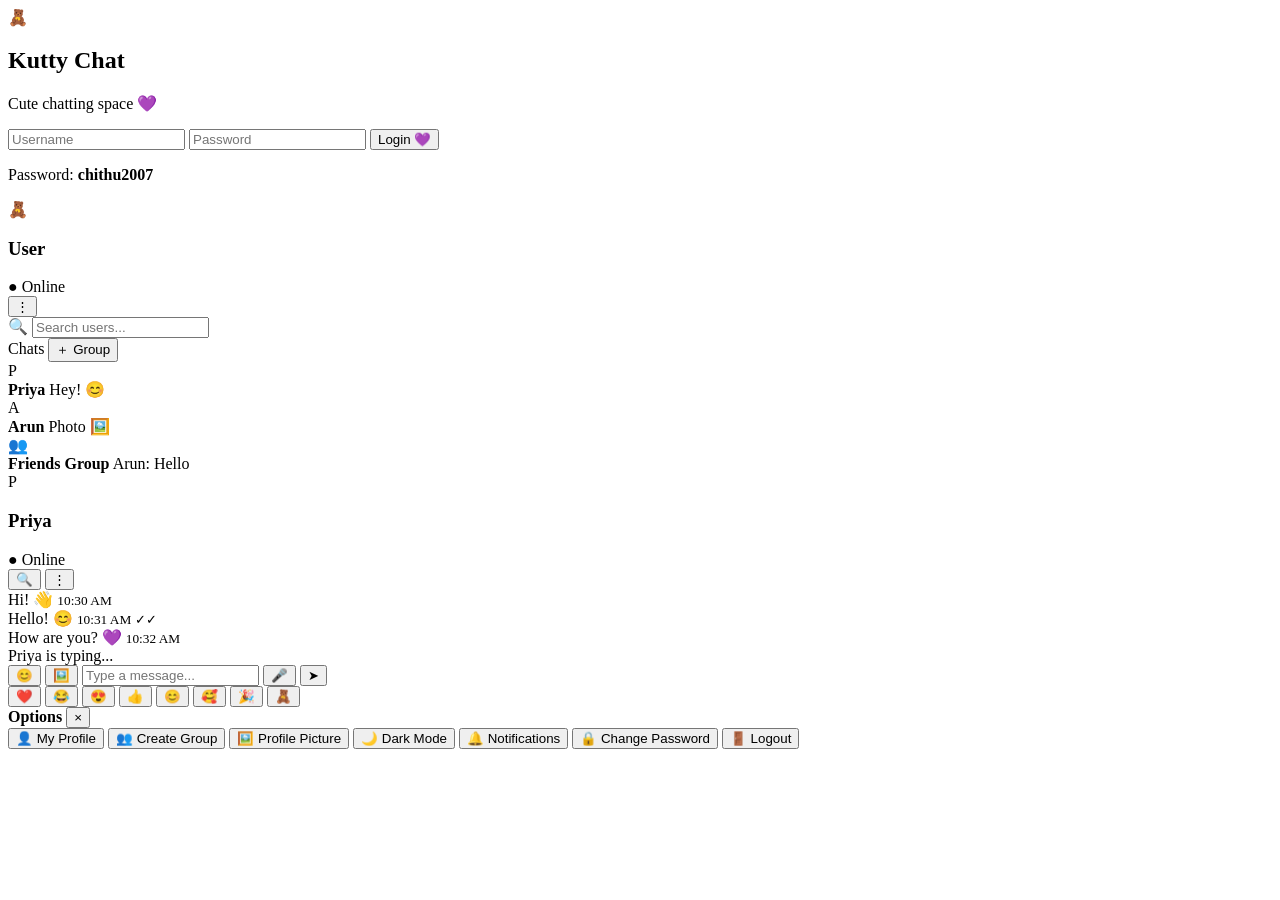
==== index.html @ a721250f "Create index.html" ====
<!DOCTYPE html>
<html lang="en">
<head>
    <meta charset="UTF-8">
    <meta name="viewport" content="width=device-width, initial-scale=1.0">
    <title>Kutty Chat 🧸</title>
    <link rel="stylesheet" href="style.css">
</head>

<body>

<!-- LOGIN -->
<section id="loginPage" class="login-page">
    <div class="login-card">
        <div class="teddy">🧸</div>

        <h1>Kutty Chat</h1>
        <p class="subtitle">Cute chatting space 💜</p>

        <input id="username" type="text" placeholder="Username">

        <input id="password" type="password" placeholder="Password">

        <button class="main-btn" onclick="login()">Login 💜</button>

        <p id="loginError" class="error"></p>

        <p class="small">
            Password: <b>chithu2007</b>
        </p>
    </div>
</section>


<!-- CHAT APP -->
<section id="chatApp" class="chat-app hidden">

    <!-- SIDEBAR -->
    <aside class="sidebar">

        <div class="profile-top">
            <div class="avatar">🧸</div>

            <div>
                <h3 id="profileName">User</h3>
                <span class="online">
                    ● Online
                </span>
            </div>

            <button class="icon-btn" onclick="openOptions()">⋮</button>
        </div>

        <div class="search-box">
            🔍
            <input
                id="searchUser"
                type="text"
                placeholder="Search users..."
                oninput="searchUsers()"
            >
        </div>

        <div class="side-title">
            <span>Chats</span>
            <button onclick="createGroup()">＋ Group</button>
        </div>

        <div id="userList">

            <div class="user-item active" onclick="openChat('Priya')">
                <div class="avatar pink">P</div>

                <div class="user-info">
                    <b>Priya</b>
                    <span>Hey! 😊</span>
                </div>

                <span class="status-dot"></span>
            </div>

            <div class="user-item" onclick="openChat('Arun')">
                <div class="avatar blue">A</div>

                <div class="user-info">
                    <b>Arun</b>
                    <span>Photo 🖼️</span>
                </div>

                <span class="status-dot"></span>
            </div>

            <div class="user-item" onclick="openChat('Friends Group')">
                <div class="avatar purple">👥</div>

                <div class="user-info">
                    <b>Friends Group</b>
                    <span>Arun: Hello</span>
                </div>

                <span class="status-dot"></span>
            </div>

        </div>

    </aside>


    <!-- CHAT -->
    <main class="chat-area">

        <header class="chat-header">

            <div class="chat-user">

                <div id="chatAvatar" class="avatar pink">
                    P
                </div>

                <div>
                    <h3 id="chatName">Priya</h3>
                    <span id="chatStatus" class="online">
                        ● Online
                    </span>
                </div>

            </div>

            <div class="header-buttons">
                <button onclick="searchUsers()">🔍</button>
                <button onclick="openOptions()">⋮</button>
            </div>

        </header>


        <!-- MESSAGES -->
        <div id="messages" class="messages">

            <div class="message received">
                <span>Hi! 👋</span>
                <small>10:30 AM</small>
            </div>

            <div class="message sent">
                <span>Hello! 😊</span>
                <small>10:31 AM ✓✓</small>
            </div>

            <div class="message received">
                <span>How are you? 💜</span>
                <small>10:32 AM</small>
            </div>

        </div>


        <!-- TYPING -->
        <div id="typing" class="typing hidden">
            Priya is typing...
        </div>


        <!-- MESSAGE BOX -->
        <div class="message-area">

            <button class="tool-btn" onclick="toggleEmoji()">
                😊
            </button>

            <button class="tool-btn" onclick="sendImage()">
                🖼️
            </button>

            <input
                id="messageInput"
                type="text"
                placeholder="Type a message..."
                onkeydown="handleEnter(event)"
                oninput="showTyping()"
            >

            <button
                class="voice-btn"
                onclick="recordVoice()"
            >
                🎤
            </button>

            <button
                class="send-btn"
                onclick="sendMessage()"
            >
                ➤
            </button>

        </div>


        <!-- EMOJI -->
        <div id="emojiBox" class="emoji-box hidden">
            <button onclick="addEmoji('❤️')">❤️</button>
            <button onclick="addEmoji('😂')">😂</button>
            <button onclick="addEmoji('😍')">😍</button>
            <button onclick="addEmoji('👍')">👍</button>
            <button onclick="addEmoji('😊')">😊</button>
            <button onclick="addEmoji('🥰')">🥰</button>
            <button onclick="addEmoji('🎉')">🎉</button>
            <button onclick="addEmoji('🧸')">🧸</button>
        </div>

    </main>


    <!-- OPTIONS -->
    <div id="optionsMenu" class="options-menu hidden">

        <div class="option-title">
            <b>Options</b>
            <button onclick="closeOptions()">×</button>
        </div>

        <button onclick="showProfile()">
            👤 My Profile
        </button>

        <button onclick="createGroup()">
            👥 Create Group
        </button>

        <button onclick="changePicture()">
            🖼️ Profile Picture
        </button>

        <button onclick="toggleDarkMode()">
            🌙 Dark Mode
        </button>

        <button onclick="showNotification()">
            🔔 Notifications
        </button>

        <button onclick="changePassword()">
            🔒 Change Password
        </button>

        <button onclick="logout()" class="logout">
            🚪 Logout
        </button>

    </div>

</section>


<script src="script.js"></script>

</body>
</html>
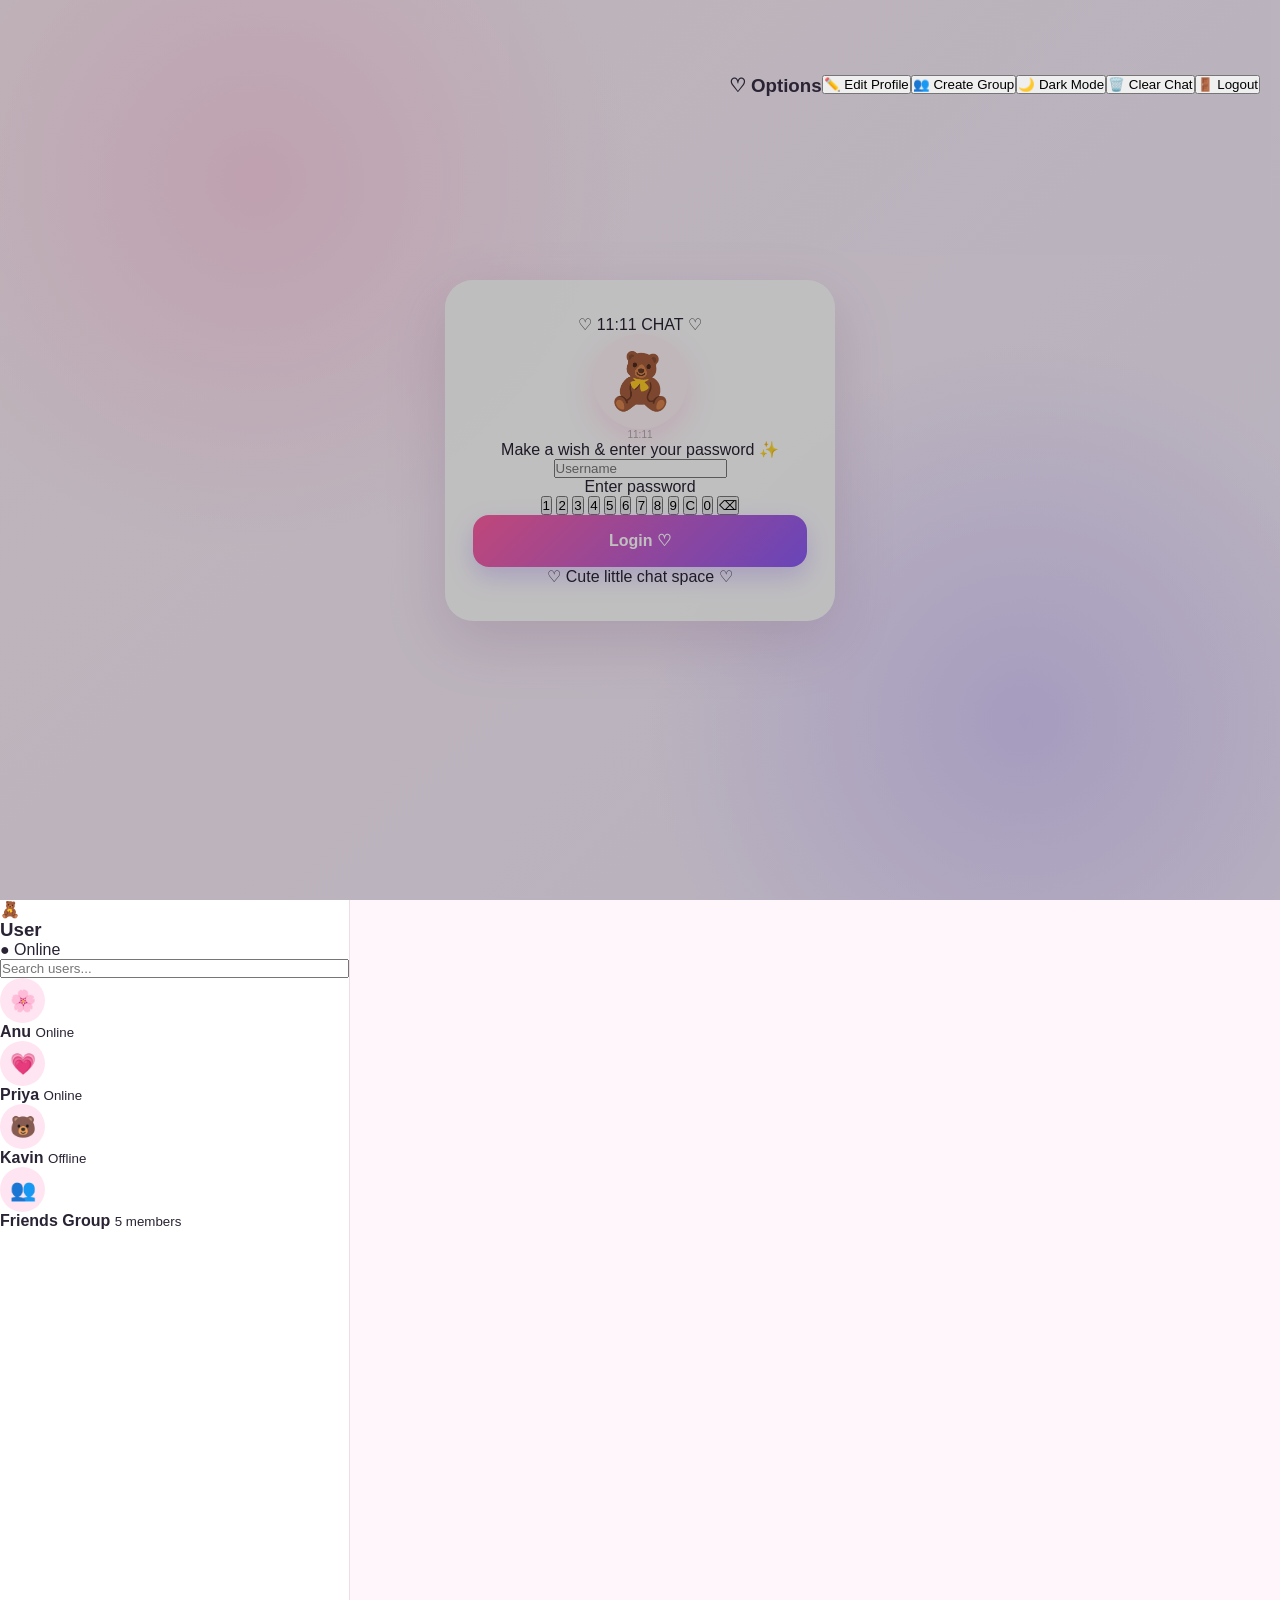
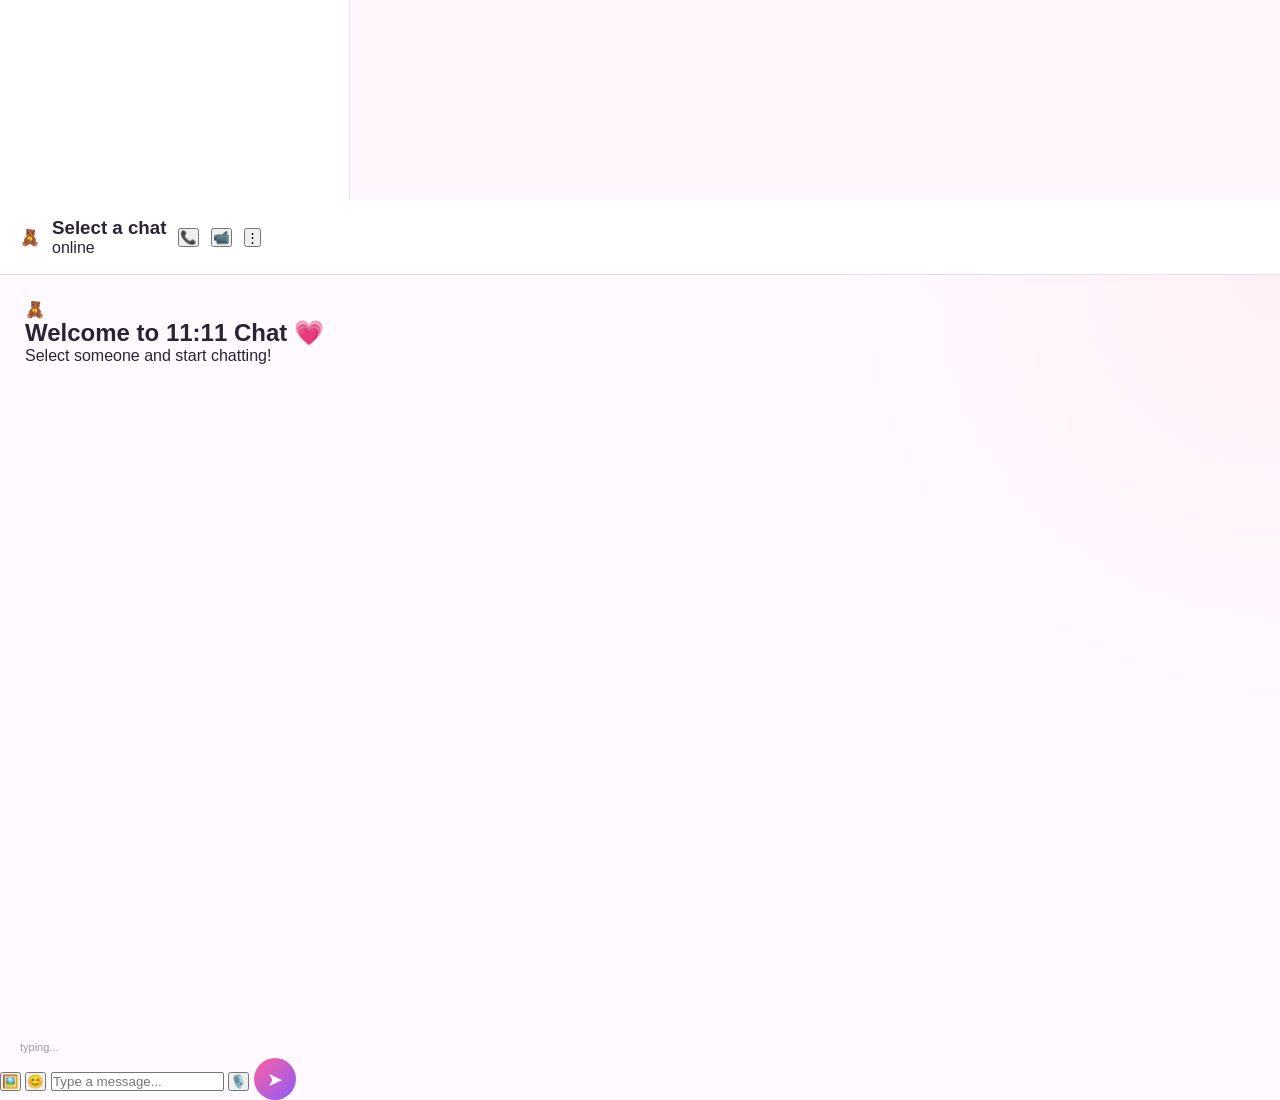
==== commit 77c0070f: "Update index.html" ====
--- a/index.html
+++ b/index.html
@@ -3,254 +3,222 @@
 <head>
     <meta charset="UTF-8">
     <meta name="viewport" content="width=device-width, initial-scale=1.0">
-    <title>Kutty Chat 🧸</title>
+    <title>11:11 Chat</title>
     <link rel="stylesheet" href="style.css">
 </head>
 
 <body>
 
-<!-- LOGIN -->
-<section id="loginPage" class="login-page">
+<!-- LOGIN PAGE -->
+<div id="loginPage" class="login-page">
+
     <div class="login-card">
+
+        <!-- App Name -->
+        <div class="app-name">♡ 11:11 CHAT ♡</div>
+
+        <!-- Teddy -->
         <div class="teddy">🧸</div>
 
-        <h1>Kutty Chat</h1>
-        <p class="subtitle">Cute chatting space 💜</p>
-
-        <input id="username" type="text" placeholder="Username">
-
-        <input id="password" type="password" placeholder="Password">
-
-        <button class="main-btn" onclick="login()">Login 💜</button>
-
-        <p id="loginError" class="error"></p>
-
-        <p class="small">
-            Password: <b>chithu2007</b>
-        </p>
+        <!-- Time -->
+        <div class="time">11:11</div>
+
+        <p class="welcome">Make a wish & enter your password ✨</p>
+
+        <!-- Username -->
+        <input
+            type="text"
+            id="username"
+            placeholder="Username"
+            autocomplete="off"
+        >
+
+        <!-- Password Display -->
+        <div class="password-box">
+            <span id="passwordDisplay">Enter password</span>
+        </div>
+
+        <!-- Number Pad -->
+        <div class="keypad">
+
+            <button onclick="pressNumber('1')">1</button>
+            <button onclick="pressNumber('2')">2</button>
+            <button onclick="pressNumber('3')">3</button>
+
+            <button onclick="pressNumber('4')">4</button>
+            <button onclick="pressNumber('5')">5</button>
+            <button onclick="pressNumber('6')">6</button>
+
+            <button onclick="pressNumber('7')">7</button>
+            <button onclick="pressNumber('8')">8</button>
+            <button onclick="pressNumber('9')">9</button>
+
+            <button class="clear-btn" onclick="clearPassword()">C</button>
+            <button onclick="pressNumber('0')">0</button>
+            <button class="backspace-btn" onclick="backspace()">⌫</button>
+
+        </div>
+
+        <!-- Login -->
+        <button class="login-btn" onclick="login()">
+            Login ♡
+        </button>
+
+        <p id="loginMessage"></p>
+
+        <div class="bottom-text">
+            ♡ Cute little chat space ♡
+        </div>
+
     </div>
-</section>
-
-
-<!-- CHAT APP -->
-<section id="chatApp" class="chat-app hidden">
-
-    <!-- SIDEBAR -->
-    <aside class="sidebar">
-
-        <div class="profile-top">
-            <div class="avatar">🧸</div>
-
+</div>
+
+
+<!-- CHAT PAGE -->
+<div id="chatPage" class="chat-page">
+
+    <div class="sidebar">
+
+        <div class="profile">
+            <div class="profile-pic">🧸</div>
             <div>
-                <h3 id="profileName">User</h3>
-                <span class="online">
-                    ● Online
-                </span>
-            </div>
-
-            <button class="icon-btn" onclick="openOptions()">⋮</button>
-        </div>
-
-        <div class="search-box">
-            🔍
-            <input
-                id="searchUser"
-                type="text"
-                placeholder="Search users..."
-                oninput="searchUsers()"
-            >
-        </div>
-
-        <div class="side-title">
-            <span>Chats</span>
-            <button onclick="createGroup()">＋ Group</button>
-        </div>
-
-        <div id="userList">
-
-            <div class="user-item active" onclick="openChat('Priya')">
-                <div class="avatar pink">P</div>
-
-                <div class="user-info">
+                <h3 id="currentUsername">User</h3>
+                <span>● Online</span>
+            </div>
+        </div>
+
+        <input
+            type="text"
+            id="searchUser"
+            class="search"
+            placeholder="Search users..."
+            onkeyup="searchUsers()"
+        >
+
+        <div class="chat-list">
+
+            <div class="user" onclick="openChat('Anu')">
+                <div class="avatar">🌸</div>
+                <div>
+                    <b>Anu</b>
+                    <small>Online</small>
+                </div>
+            </div>
+
+            <div class="user" onclick="openChat('Priya')">
+                <div class="avatar">💗</div>
+                <div>
                     <b>Priya</b>
-                    <span>Hey! 😊</span>
-                </div>
-
-                <span class="status-dot"></span>
-            </div>
-
-            <div class="user-item" onclick="openChat('Arun')">
-                <div class="avatar blue">A</div>
-
-                <div class="user-info">
-                    <b>Arun</b>
-                    <span>Photo 🖼️</span>
-                </div>
-
-                <span class="status-dot"></span>
-            </div>
-
-            <div class="user-item" onclick="openChat('Friends Group')">
-                <div class="avatar purple">👥</div>
-
-                <div class="user-info">
+                    <small>Online</small>
+                </div>
+            </div>
+
+            <div class="user" onclick="openChat('Kavin')">
+                <div class="avatar">🐻</div>
+                <div>
+                    <b>Kavin</b>
+                    <small>Offline</small>
+                </div>
+            </div>
+
+            <div class="user" onclick="openChat('Friends Group')">
+                <div class="avatar">👥</div>
+                <div>
                     <b>Friends Group</b>
-                    <span>Arun: Hello</span>
-                </div>
-
-                <span class="status-dot"></span>
-            </div>
-
-        </div>
-
-    </aside>
-
-
-    <!-- CHAT -->
-    <main class="chat-area">
-
-        <header class="chat-header">
-
-            <div class="chat-user">
-
-                <div id="chatAvatar" class="avatar pink">
-                    P
-                </div>
-
-                <div>
-                    <h3 id="chatName">Priya</h3>
-                    <span id="chatStatus" class="online">
-                        ● Online
-                    </span>
-                </div>
-
-            </div>
-
-            <div class="header-buttons">
-                <button onclick="searchUsers()">🔍</button>
-                <button onclick="openOptions()">⋮</button>
-            </div>
-
-        </header>
-
-
-        <!-- MESSAGES -->
+                    <small>5 members</small>
+                </div>
+            </div>
+
+        </div>
+
+    </div>
+
+
+    <div class="chat-area">
+
+        <div class="chat-header">
+
+            <button class="back-btn" onclick="closeChat()">←</button>
+
+            <div class="chat-avatar">🧸</div>
+
+            <div class="chat-info">
+                <h3 id="chatName">Select a chat</h3>
+                <span id="chatStatus">online</span>
+            </div>
+
+            <button onclick="alert('Voice call')">📞</button>
+            <button onclick="alert('Video call')">📹</button>
+            <button onclick="toggleOptions()">⋮</button>
+
+        </div>
+
+
         <div id="messages" class="messages">
 
-            <div class="message received">
-                <span>Hi! 👋</span>
-                <small>10:30 AM</small>
-            </div>
-
-            <div class="message sent">
-                <span>Hello! 😊</span>
-                <small>10:31 AM ✓✓</small>
-            </div>
-
-            <div class="message received">
-                <span>How are you? 💜</span>
-                <small>10:32 AM</small>
-            </div>
-
-        </div>
-
-
-        <!-- TYPING -->
-        <div id="typing" class="typing hidden">
-            Priya is typing...
-        </div>
-
-
-        <!-- MESSAGE BOX -->
-        <div class="message-area">
-
-            <button class="tool-btn" onclick="toggleEmoji()">
-                😊
-            </button>
-
-            <button class="tool-btn" onclick="sendImage()">
+            <div class="welcome-chat">
+                <div>🧸</div>
+                <h2>Welcome to 11:11 Chat 💗</h2>
+                <p>Select someone and start chatting!</p>
+            </div>
+
+        </div>
+
+
+        <div id="typing" class="typing">
+            typing...
+        </div>
+
+
+        <div class="chat-input">
+
+            <button onclick="document.getElementById('imageInput').click()">
                 🖼️
             </button>
 
             <input
+                type="file"
+                id="imageInput"
+                accept="image/*"
+                hidden
+                onchange="sendImage(event)"
+            >
+
+            <button onclick="toggleEmoji()">😊</button>
+
+            <input
+                type="text"
                 id="messageInput"
-                type="text"
                 placeholder="Type a message..."
                 onkeydown="handleEnter(event)"
                 oninput="showTyping()"
             >
 
-            <button
-                class="voice-btn"
-                onclick="recordVoice()"
-            >
-                🎤
-            </button>
-
-            <button
-                class="send-btn"
-                onclick="sendMessage()"
-            >
+            <button onclick="startVoice()">🎙️</button>
+
+            <button class="send-btn" onclick="sendMessage()">
                 ➤
             </button>
 
         </div>
 
-
-        <!-- EMOJI -->
-        <div id="emojiBox" class="emoji-box hidden">
-            <button onclick="addEmoji('❤️')">❤️</button>
-            <button onclick="addEmoji('😂')">😂</button>
-            <button onclick="addEmoji('😍')">😍</button>
-            <button onclick="addEmoji('👍')">👍</button>
-            <button onclick="addEmoji('😊')">😊</button>
-            <button onclick="addEmoji('🥰')">🥰</button>
-            <button onclick="addEmoji('🎉')">🎉</button>
-            <button onclick="addEmoji('🧸')">🧸</button>
-        </div>
-
-    </main>
-
-
-    <!-- OPTIONS -->
-    <div id="optionsMenu" class="options-menu hidden">
-
-        <div class="option-title">
-            <b>Options</b>
-            <button onclick="closeOptions()">×</button>
-        </div>
-
-        <button onclick="showProfile()">
-            👤 My Profile
-        </button>
-
-        <button onclick="createGroup()">
-            👥 Create Group
-        </button>
-
-        <button onclick="changePicture()">
-            🖼️ Profile Picture
-        </button>
-
-        <button onclick="toggleDarkMode()">
-            🌙 Dark Mode
-        </button>
-
-        <button onclick="showNotification()">
-            🔔 Notifications
-        </button>
-
-        <button onclick="changePassword()">
-            🔒 Change Password
-        </button>
-
-        <button onclick="logout()" class="logout">
-            🚪 Logout
-        </button>
-
     </div>
 
-</section>
+</div>
+
+
+<!-- OPTIONS -->
+<div id="optionsMenu" class="options-menu">
+
+    <h3>♡ Options</h3>
+
+    <button onclick="editProfile()">✏️ Edit Profile</button>
+    <button onclick="createGroup()">👥 Create Group</button>
+    <button onclick="toggleDarkMode()">🌙 Dark Mode</button>
+    <button onclick="clearChat()">🗑️ Clear Chat</button>
+    <button onclick="logout()">🚪 Logout</button>
+
+</div>
 
 
 <script src="script.js"></script>
--- a/style.css
+++ b/style.css
@@ -0,0 +1,1021 @@
+* {
+  margin: 0;
+  padding: 0;
+  box-sizing: border-box;
+}
+
+:root {
+  --pink: #ff5fa2;
+  --pink-light: #ffe5f1;
+  --purple: #8b5cf6;
+  --purple-dark: #6d28d9;
+  --white: #ffffff;
+  --text: #292333;
+  --muted: #888;
+  --bg: #fff6fb;
+  --border: #f0dce8;
+}
+
+body {
+  font-family: Arial, sans-serif;
+  background: var(--bg);
+  color: var(--text);
+  overflow: hidden;
+}
+
+
+/* ================= LOGIN ================= */
+
+.login-page {
+  width: 100%;
+  height: 100vh;
+  display: flex;
+  justify-content: center;
+  align-items: center;
+
+  background:
+    radial-gradient(circle at 20% 20%, #ffd6ea, transparent 30%),
+    radial-gradient(circle at 80% 80%, #ddd0ff, transparent 30%),
+    linear-gradient(135deg, #fff1f8, #f5edff);
+}
+
+.login-card {
+  width: 390px;
+  max-width: 92%;
+  padding: 35px 28px;
+
+  background: rgba(255,255,255,.92);
+  border-radius: 28px;
+
+  box-shadow:
+    0 20px 60px rgba(125,70,130,.18);
+
+  text-align: center;
+}
+
+.teddy {
+  width: 95px;
+  height: 95px;
+  margin: auto;
+
+  display: flex;
+  align-items: center;
+  justify-content: center;
+
+  background: #fff4f8;
+  border-radius: 50%;
+
+  font-size: 55px;
+
+  box-shadow: 0 10px 30px rgba(255,95,162,.18);
+}
+
+.login-card h1 {
+  margin-top: 18px;
+  font-size: 30px;
+
+  background: linear-gradient(
+    90deg,
+    var(--pink),
+    var(--purple)
+  );
+
+  -webkit-background-clip: text;
+  color: transparent;
+}
+
+.login-subtitle {
+  margin: 8px 0 25px;
+  color: var(--muted);
+}
+
+.input-box {
+  display: flex;
+  align-items: center;
+  gap: 10px;
+
+  height: 52px;
+  margin-bottom: 14px;
+  padding: 0 15px;
+
+  border: 1px solid var(--border);
+  border-radius: 16px;
+
+  background: #fff;
+}
+
+.input-box input {
+  width: 100%;
+  border: none;
+  outline: none;
+  font-size: 15px;
+}
+
+.show-pass {
+  border: none;
+  background: none;
+  cursor: pointer;
+}
+
+.login-btn {
+  width: 100%;
+  height: 52px;
+
+  border: none;
+  border-radius: 16px;
+
+  color: white;
+  font-size: 16px;
+  font-weight: bold;
+
+  cursor: pointer;
+
+  background: linear-gradient(
+    135deg,
+    var(--pink),
+    var(--purple)
+  );
+
+  box-shadow: 0 10px 25px rgba(139,92,246,.25);
+}
+
+.login-btn:hover {
+  transform: translateY(-1px);
+}
+
+.login-error {
+  color: #e11d48;
+  margin-top: 12px;
+  min-height: 18px;
+}
+
+.hint {
+  margin-top: 20px;
+  color: #999;
+  font-size: 12px;
+}
+
+
+/* ================= APP ================= */
+
+.app {
+  width: 100%;
+  height: 100vh;
+
+  display: flex;
+
+  background: white;
+}
+
+.hidden {
+  display: none !important;
+}
+
+
+/* ================= SIDEBAR ================= */
+
+.sidebar {
+  width: 350px;
+  height: 100vh;
+
+  display: flex;
+  flex-direction: column;
+
+  border-right: 1px solid var(--border);
+  background: #fff;
+}
+
+.side-header {
+  height: 75px;
+
+  display: flex;
+  align-items: center;
+  justify-content: space-between;
+
+  padding: 12px 18px;
+
+  border-bottom: 1px solid var(--border);
+}
+
+.profile-mini {
+  display: flex;
+  align-items: center;
+  gap: 10px;
+}
+
+.profile-mini h3 {
+  font-size: 16px;
+}
+
+.online-text {
+  font-size: 12px;
+  color: #22c55e;
+}
+
+.online-text i {
+  width: 7px;
+  height: 7px;
+
+  display: inline-block;
+
+  border-radius: 50%;
+  background: #22c55e;
+}
+
+.avatar {
+  width: 45px;
+  height: 45px;
+
+  flex-shrink: 0;
+
+  display: flex;
+  align-items: center;
+  justify-content: center;
+
+  border-radius: 50%;
+
+  font-size: 21px;
+
+  background: #ffe5f1;
+}
+
+.avatar.pink {
+  background: #ffe2ef;
+}
+
+.avatar.purple {
+  background: #eee5ff;
+}
+
+.avatar.blue {
+  background: #e1efff;
+}
+
+.menu-btn {
+  border: none;
+  background: none;
+
+  font-size: 28px;
+  cursor: pointer;
+
+  color: #777;
+}
+
+
+/* SEARCH */
+
+.search-box {
+  margin: 15px;
+
+  height: 45px;
+
+  display: flex;
+  align-items: center;
+
+  padding: 0 14px;
+
+  border-radius: 14px;
+
+  background: #f8f4f8;
+}
+
+.search-box input {
+  width: 100%;
+
+  border: none;
+  outline: none;
+
+  background: transparent;
+
+  padding-left: 8px;
+}
+
+
+/* CHAT LIST */
+
+.chat-list {
+  flex: 1;
+  overflow-y: auto;
+}
+
+.section-title {
+  padding: 10px 18px;
+
+  color: #999;
+
+  font-size: 11px;
+  font-weight: bold;
+}
+
+.group-title {
+  display: flex;
+  justify-content: space-between;
+  align-items: center;
+}
+
+.group-title button {
+  border: none;
+  background: none;
+
+  font-size: 22px;
+  color: var(--purple);
+
+  cursor: pointer;
+}
+
+.chat-user {
+  display: flex;
+  align-items: center;
+  gap: 12px;
+
+  padding: 12px 17px;
+
+  cursor: pointer;
+
+  transition: .2s;
+}
+
+.chat-user:hover {
+  background: #fff2f8;
+}
+
+.user-info {
+  min-width: 0;
+  flex: 1;
+
+  display: flex;
+  flex-direction: column;
+  gap: 4px;
+}
+
+.user-info b {
+  font-size: 14px;
+}
+
+.status {
+  font-size: 11px;
+}
+
+.status.online {
+  color: #22c55e;
+}
+
+.status.offline {
+  color: #aaa;
+}
+
+.time {
+  font-size: 10px;
+  color: #aaa;
+}
+
+
+/* SIDEBAR BOTTOM */
+
+.sidebar-bottom {
+  display: flex;
+  gap: 8px;
+
+  padding: 12px;
+
+  border-top: 1px solid var(--border);
+}
+
+.sidebar-bottom button {
+  flex: 1;
+
+  border: none;
+  border-radius: 12px;
+
+  padding: 11px;
+
+  background: #faf5fa;
+
+  cursor: pointer;
+}
+
+
+/* ================= CHAT ================= */
+
+.chat-area {
+  flex: 1;
+
+  height: 100vh;
+
+  display: flex;
+  flex-direction: column;
+
+  position: relative;
+
+  background: #fffaff;
+}
+
+.chat-header {
+  height: 75px;
+
+  display: flex;
+  align-items: center;
+  gap: 12px;
+
+  padding: 10px 20px;
+
+  border-bottom: 1px solid var(--border);
+
+  background: white;
+}
+
+.back-btn {
+  display: none;
+
+  border: none;
+  background: none;
+
+  font-size: 36px;
+  color: var(--purple);
+
+  cursor: pointer;
+}
+
+.chat-user-info {
+  flex: 1;
+}
+
+.chat-user-info h3 {
+  font-size: 16px;
+}
+
+.chat-user-info span {
+  font-size: 11px;
+  color: #22c55e;
+}
+
+.header-actions {
+  display: flex;
+  gap: 6px;
+}
+
+.header-actions button {
+  width: 40px;
+  height: 40px;
+
+  border: none;
+  border-radius: 50%;
+
+  background: #faf4fa;
+
+  cursor: pointer;
+}
+
+
+/* ================= MESSAGES ================= */
+
+.messages {
+  flex: 1;
+
+  padding: 25px;
+
+  overflow-y: auto;
+
+  display: flex;
+  flex-direction: column;
+  gap: 10px;
+
+  background:
+    radial-gradient(circle at top right, #fff0f7, transparent 30%);
+}
+
+.welcome-message {
+  margin: auto;
+  text-align: center;
+  color: #999;
+}
+
+.big-teddy {
+  font-size: 70px;
+  margin-bottom: 15px;
+}
+
+.welcome-message h2 {
+  color: #76507d;
+  margin-bottom: 8px;
+}
+
+.message {
+  max-width: 70%;
+
+  padding: 10px 13px;
+
+  border-radius: 17px;
+
+  position: relative;
+
+  font-size: 14px;
+
+  word-wrap: break-word;
+}
+
+.message.sent {
+  align-self: flex-end;
+
+  background: linear-gradient(
+    135deg,
+    #ff79b5,
+    #a78bfa
+  );
+
+  color: white;
+
+  border-bottom-right-radius: 5px;
+}
+
+.message.received {
+  align-self: flex-start;
+
+  background: white;
+
+  border: 1px solid #f0e3ec;
+
+  border-bottom-left-radius: 5px;
+}
+
+.message img {
+  max-width: 230px;
+  max-height: 250px;
+
+  border-radius: 12px;
+
+  display: block;
+}
+
+.message-time {
+  font-size: 9px;
+  opacity: .65;
+
+  margin-left: 8px;
+}
+
+.message-actions {
+  display: none;
+
+  position: absolute;
+
+  right: 5px;
+  top: -27px;
+
+  background: white;
+
+  border-radius: 8px;
+
+  box-shadow: 0 3px 15px rgba(0,0,0,.15);
+}
+
+.message:hover .message-actions {
+  display: flex;
+}
+
+.message-actions button {
+  border: none;
+  background: none;
+  padding: 6px;
+  cursor: pointer;
+}
+
+
+/* REACTION */
+
+.reaction {
+  position: absolute;
+
+  bottom: -13px;
+  right: 8px;
+
+  padding: 2px 5px;
+
+  background: white;
+
+  border-radius: 20px;
+
+  font-size: 13px;
+
+  box-shadow: 0 2px 5px rgba(0,0,0,.1);
+}
+
+
+/* ================= TYPING ================= */
+
+.typing {
+  padding: 5px 20px;
+
+  font-size: 11px;
+  color: #999;
+}
+
+.typing span {
+  width: 5px;
+  height: 5px;
+
+  display: inline-block;
+
+  margin-right: 2px;
+
+  border-radius: 50%;
+
+  background: #aaa;
+
+  animation: bounce .8s infinite;
+}
+
+.typing span:nth-child(2) {
+  animation-delay: .15s;
+}
+
+.typing span:nth-child(3) {
+  animation-delay: .3s;
+}
+
+@keyframes bounce {
+  50% {
+    transform: translateY(-4px);
+  }
+}
+
+
+/* ================= INPUT ================= */
+
+.message-area {
+  min-height: 68px;
+
+  display: flex;
+  align-items: center;
+  gap: 7px;
+
+  padding: 10px 15px;
+
+  border-top: 1px solid var(--border);
+
+  background: white;
+
+  position: relative;
+}
+
+.message-area input {
+  flex: 1;
+
+  height: 45px;
+
+  border: none;
+  outline: none;
+
+  padding: 0 15px;
+
+  border-radius: 23px;
+
+  background: #f7f2f7;
+}
+
+.input-icon,
+.send-btn {
+  width: 42px;
+  height: 42px;
+
+  flex-shrink: 0;
+
+  border: none;
+  border-radius: 50%;
+
+  cursor: pointer;
+
+  background: #f8f2f8;
+}
+
+.send-btn {
+  color: white;
+  font-size: 19px;
+
+  background: linear-gradient(
+    135deg,
+    var(--pink),
+    var(--purple)
+  );
+}
+
+
+/* ================= EMOJI ================= */
+
+.emoji-picker {
+  position: absolute;
+
+  bottom: 70px;
+  left: 15px;
+
+  width: 270px;
+
+  padding: 12px;
+
+  display: grid;
+  grid-template-columns: repeat(5, 1fr);
+  gap: 5px;
+
+  background: white;
+
+  border-radius: 18px;
+
+  box-shadow: 0 10px 35px rgba(0,0,0,.15);
+}
+
+.emoji-picker button {
+  border: none;
+  background: none;
+
+  font-size: 23px;
+
+  padding: 7px;
+
+  cursor: pointer;
+
+  border-radius: 10px;
+}
+
+.emoji-picker button:hover {
+  background: #fff0f6;
+}
+
+
+/* ================= OPTIONS ================= */
+
+.options-menu {
+  position: fixed;
+
+  inset: 0;
+
+  z-index: 100;
+
+  background: rgba(0,0,0,.25);
+
+  display: flex;
+  justify-content: flex-end;
+  align-items: flex-start;
+
+  padding: 75px 20px;
+}
+
+.options-card {
+  width: 280px;
+
+  padding: 10px;
+
+  border-radius: 20px;
+
+  background: white;
+
+  box-shadow: 0 20px 50px rgba(0,0,0,.2);
+}
+
+.options-title {
+  display: flex;
+  justify-content: space-between;
+  align-items: center;
+
+  padding: 10px;
+
+  border-bottom: 1px solid #eee;
+}
+
+.options-title button {
+  border: none;
+  background: none;
+
+  font-size: 25px;
+
+  cursor: pointer;
+}
+
+.options-card > button {
+  width: 100%;
+
+  padding: 13px;
+
+  text-align: left;
+
+  border: none;
+
+  border-radius: 10px;
+
+  background: transparent;
+
+  cursor: pointer;
+
+  font-size: 14px;
+}
+
+.options-card > button:hover {
+  background: #fff1f7;
+}
+
+
+/* CHAT OPTIONS */
+
+.chat-options {
+  position: absolute;
+
+  right: 20px;
+  top: 65px;
+
+  z-index: 20;
+
+  width: 190px;
+
+  background: white;
+
+  border-radius: 14px;
+
+  box-shadow: 0 10px 35px rgba(0,0,0,.15);
+
+  padding: 7px;
+}
+
+.chat-options button {
+  width: 100%;
+
+  border: none;
+  background: none;
+
+  padding: 11px;
+
+  text-align: left;
+
+  border-radius: 8px;
+
+  cursor: pointer;
+}
+
+
+/* ================= DARK MODE ================= */
+
+body.dark {
+  --bg: #17131d;
+  --text: #eee;
+  --border: #342b3c;
+}
+
+body.dark .app,
+body.dark .sidebar,
+body.dark .chat-area,
+body.dark .chat-header,
+body.dark .message-area,
+body.dark .options-card,
+body.dark .chat-options {
+  background: #211b27;
+  color: #eee;
+}
+
+body.dark .messages {
+  background: #17131d;
+}
+
+body.dark .search-box,
+body.dark .message-area input,
+body.dark .header-actions button,
+body.dark .input-icon {
+  background: #302838;
+  color: #eee;
+}
+
+body.dark .chat-user:hover {
+  background: #302538;
+}
+
+body.dark .message.received {
+  background: #2b2432;
+  color: #eee;
+}
+
+body.dark .options-card > button:hover {
+  background: #302538;
+}
+
+
+/* ================= MOBILE ================= */
+
+@media (max-width: 700px) {
+
+  body {
+    overflow: hidden;
+  }
+
+  .sidebar {
+    width: 100%;
+  }
+
+  .chat-area {
+    display: none;
+    width: 100%;
+  }
+
+  .app.chat-open .sidebar {
+    display: none;
+  }
+
+  .app.chat-open .chat-area {
+    display: flex;
+  }
+
+  .back-btn {
+    display: block;
+  }
+
+  .chat-header {
+    padding: 8px 10px;
+    height: 65px;
+  }
+
+  .header-actions button:nth-child(1),
+  .header-actions button:nth-child(2) {
+    display: none;
+  }
+
+  .messages {
+    padding: 15px 10px;
+  }
+
+  .message {
+    max-width: 82%;
+  }
+
+  .message img {
+    max-width: 190px;
+  }
+
+  .message-area {
+    padding: 8px;
+
+    min-height: 62px;
+  }
+
+  .message-area input {
+    min-width: 0;
+    padding: 0 12px;
+  }
+
+  .input-icon,
+  .send-btn {
+    width: 38px;
+    height: 38px;
+  }
+
+  .emoji-picker {
+    bottom: 65px;
+    left: 5px;
+
+    width: calc(100vw - 10px);
+  }
+
+  .options-menu {
+    padding: 60px 10px;
+  }
+
+  .options-card {
+    width: 100%;
+  }
+
+}
+
+
+/* SMALL PHONE */
+
+@media (max-width: 400px) {
+
+  .login-card {
+    padding: 25px 18px;
+  }
+
+  .login-card h1 {
+    font-size: 25px;
+  }
+
+  .sidebar-bottom button {
+    font-size: 12px;
+  }
+
+  .chat-user {
+    padding: 10px 12px;
+  }
+
+  .avatar {
+    width: 42px;
+    height: 42px;
+  }
+
+  .message-area {
+    gap: 4px;
+  }
+
+  .input-icon {
+    font-size: 15px;
+  }
+
+  .send-btn {
+    font-size: 16px;
+  }
+
+}
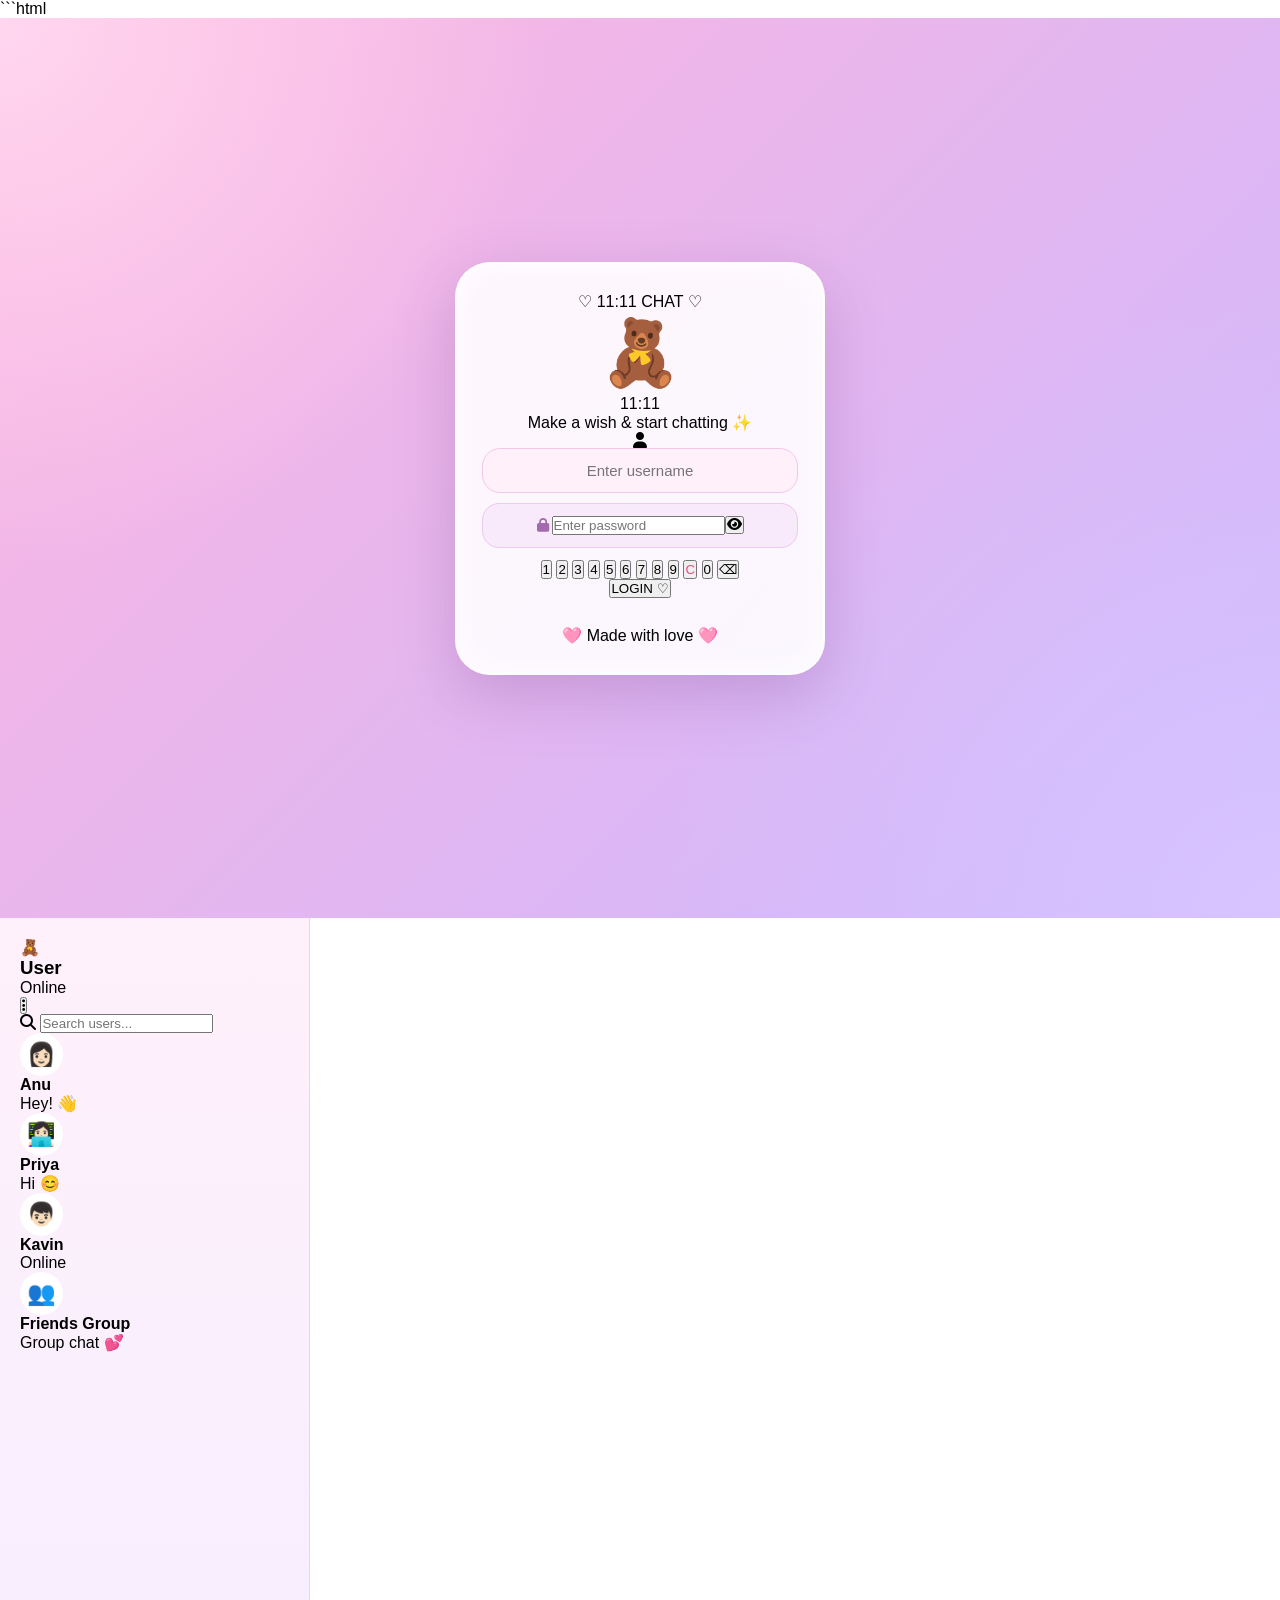
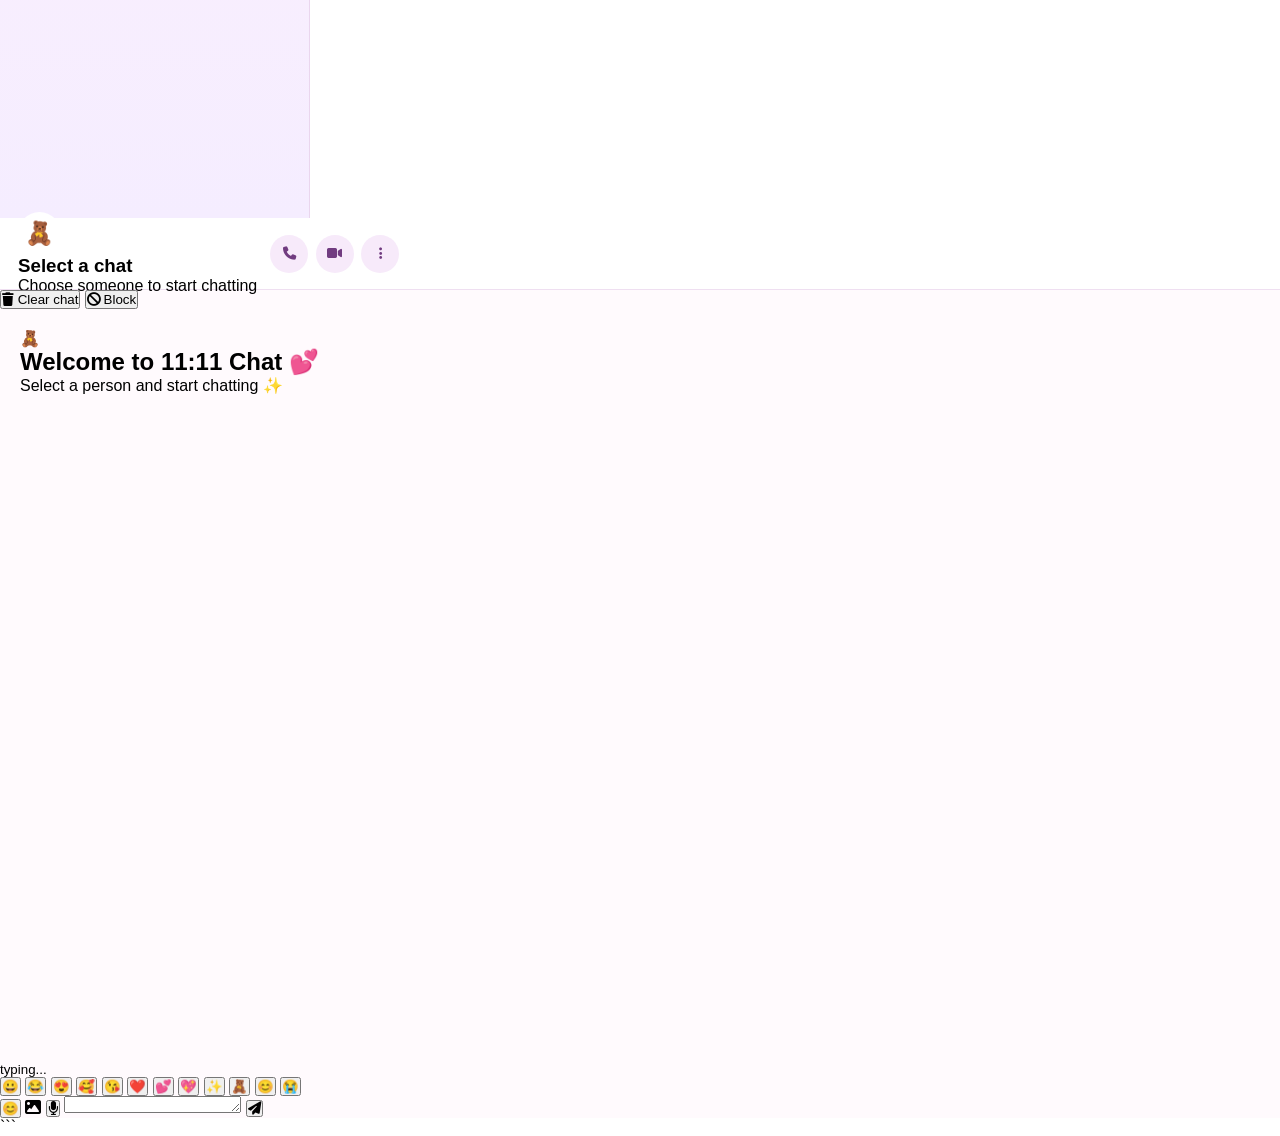
==== commit b8962881: "Update index.html" ====
--- a/index.html
+++ b/index.html
@@ -1,227 +1,489 @@
+```html
 <!DOCTYPE html>
 <html lang="en">
 <head>
-    <meta charset="UTF-8">
-    <meta name="viewport" content="width=device-width, initial-scale=1.0">
-    <title>11:11 Chat</title>
-    <link rel="stylesheet" href="style.css">
+  <meta charset="UTF-8">
+  <meta name="viewport" content="width=device-width, initial-scale=1.0">
+  <title>♡ 11:11 Chat ♡</title>
+
+  <link rel="stylesheet"
+        href="https://cdnjs.cloudflare.com/ajax/libs/font-awesome/6.5.2/css/all.min.css">
+
+  <link rel="stylesheet" href="style.css">
 </head>
 
 <body>
 
-<!-- LOGIN PAGE -->
-<div id="loginPage" class="login-page">
+  <!-- ================= LOGIN PAGE ================= -->
+  <section id="loginPage" class="login-page">
 
     <div class="login-card">
 
-        <!-- App Name -->
-        <div class="app-name">♡ 11:11 CHAT ♡</div>
-
-        <!-- Teddy -->
-        <div class="teddy">🧸</div>
-
-        <!-- Time -->
-        <div class="time">11:11</div>
-
-        <p class="welcome">Make a wish & enter your password ✨</p>
-
-        <!-- Username -->
+      <div class="app-title">♡ 11:11 CHAT ♡</div>
+
+      <div class="teddy">🧸</div>
+
+      <div class="clock">11:11</div>
+
+      <p class="wish-text">
+        Make a wish & start chatting ✨
+      </p>
+
+      <!-- Username -->
+      <div class="input-box">
+        <i class="fa-solid fa-user"></i>
         <input
-            type="text"
-            id="username"
-            placeholder="Username"
-            autocomplete="off"
-        >
-
-        <!-- Password Display -->
-        <div class="password-box">
-            <span id="passwordDisplay">Enter password</span>
-        </div>
-
-        <!-- Number Pad -->
-        <div class="keypad">
-
-            <button onclick="pressNumber('1')">1</button>
-            <button onclick="pressNumber('2')">2</button>
-            <button onclick="pressNumber('3')">3</button>
-
-            <button onclick="pressNumber('4')">4</button>
-            <button onclick="pressNumber('5')">5</button>
-            <button onclick="pressNumber('6')">6</button>
-
-            <button onclick="pressNumber('7')">7</button>
-            <button onclick="pressNumber('8')">8</button>
-            <button onclick="pressNumber('9')">9</button>
-
-            <button class="clear-btn" onclick="clearPassword()">C</button>
-            <button onclick="pressNumber('0')">0</button>
-            <button class="backspace-btn" onclick="backspace()">⌫</button>
-
-        </div>
-
-        <!-- Login -->
-        <button class="login-btn" onclick="login()">
-            Login ♡
-        </button>
-
-        <p id="loginMessage"></p>
-
-        <div class="bottom-text">
-            ♡ Cute little chat space ♡
-        </div>
+          type="text"
+          id="username"
+          placeholder="Enter username"
+          autocomplete="off">
+      </div>
+
+      <!-- Password -->
+      <div class="input-box password-box">
+        <i class="fa-solid fa-lock"></i>
+
+        <input
+          type="password"
+          id="password"
+          placeholder="Enter password">
+
+        <button
+          type="button"
+          class="show-password"
+          onclick="togglePassword()">
+          <i class="fa-solid fa-eye"></i>
+        </button>
+      </div>
+
+      <!-- Number keypad -->
+      <div class="number-pad">
+
+        <button type="button" onclick="pressNumber('1')">1</button>
+        <button type="button" onclick="pressNumber('2')">2</button>
+        <button type="button" onclick="pressNumber('3')">3</button>
+
+        <button type="button" onclick="pressNumber('4')">4</button>
+        <button type="button" onclick="pressNumber('5')">5</button>
+        <button type="button" onclick="pressNumber('6')">6</button>
+
+        <button type="button" onclick="pressNumber('7')">7</button>
+        <button type="button" onclick="pressNumber('8')">8</button>
+        <button type="button" onclick="pressNumber('9')">9</button>
+
+        <button type="button" class="clear-btn" onclick="clearPassword()">C</button>
+        <button type="button" onclick="pressNumber('0')">0</button>
+        <button type="button" onclick="backspace()">⌫</button>
+
+      </div>
+
+      <button class="login-button" onclick="login()">
+        LOGIN ♡
+      </button>
+
+      <p id="loginMessage"></p>
+
+      <div class="cute-bottom">
+        🩷 Made with love 🩷
+      </div>
 
     </div>
-</div>
-
-
-<!-- CHAT PAGE -->
-<div id="chatPage" class="chat-page">
-
-    <div class="sidebar">
-
-        <div class="profile">
-            <div class="profile-pic">🧸</div>
-            <div>
-                <h3 id="currentUsername">User</h3>
-                <span>● Online</span>
-            </div>
-        </div>
+  </section>
+
+
+  <!-- ================= MAIN CHAT APP ================= -->
+  <section id="chatApp" class="chat-app hidden">
+
+    <!-- SIDEBAR -->
+    <aside class="sidebar">
+
+      <div class="sidebar-header">
+
+        <div class="profile-area">
+          <div class="profile-photo" id="myProfilePhoto">
+            🧸
+          </div>
+
+          <div>
+            <h3 id="myUsername">User</h3>
+            <span class="online-status">
+              <span class="online-dot"></span>
+              Online
+            </span>
+          </div>
+        </div>
+
+        <button
+          class="icon-btn"
+          onclick="toggleOptions()"
+          title="Options">
+          <i class="fa-solid fa-ellipsis-vertical"></i>
+        </button>
+
+      </div>
+
+
+      <!-- SEARCH -->
+      <div class="search-box">
+
+        <i class="fa-solid fa-magnifying-glass"></i>
 
         <input
-            type="text"
-            id="searchUser"
-            class="search"
-            placeholder="Search users..."
-            onkeyup="searchUsers()"
-        >
-
-        <div class="chat-list">
-
-            <div class="user" onclick="openChat('Anu')">
-                <div class="avatar">🌸</div>
-                <div>
-                    <b>Anu</b>
-                    <small>Online</small>
-                </div>
-            </div>
-
-            <div class="user" onclick="openChat('Priya')">
-                <div class="avatar">💗</div>
-                <div>
-                    <b>Priya</b>
-                    <small>Online</small>
-                </div>
-            </div>
-
-            <div class="user" onclick="openChat('Kavin')">
-                <div class="avatar">🐻</div>
-                <div>
-                    <b>Kavin</b>
-                    <small>Offline</small>
-                </div>
-            </div>
-
-            <div class="user" onclick="openChat('Friends Group')">
-                <div class="avatar">👥</div>
-                <div>
-                    <b>Friends Group</b>
-                    <small>5 members</small>
-                </div>
-            </div>
-
-        </div>
+          type="text"
+          id="searchUsers"
+          placeholder="Search users..."
+          oninput="searchUsers()">
+
+      </div>
+
+
+      <!-- CHAT LIST -->
+      <div class="chat-list" id="chatList">
+
+        <div
+          class="chat-user"
+          onclick="openChat('Anu')">
+
+          <div class="avatar">👩🏻</div>
+
+          <div class="chat-user-info">
+            <h4>Anu</h4>
+            <p>Hey! 👋</p>
+          </div>
+
+          <span class="status-dot online"></span>
+
+        </div>
+
+
+        <div
+          class="chat-user"
+          onclick="openChat('Priya')">
+
+          <div class="avatar">👩🏻‍💻</div>
+
+          <div class="chat-user-info">
+            <h4>Priya</h4>
+            <p>Hi 😊</p>
+          </div>
+
+          <span class="status-dot offline"></span>
+
+        </div>
+
+
+        <div
+          class="chat-user"
+          onclick="openChat('Kavin')">
+
+          <div class="avatar">👦🏻</div>
+
+          <div class="chat-user-info">
+            <h4>Kavin</h4>
+            <p>Online</p>
+          </div>
+
+          <span class="status-dot online"></span>
+
+        </div>
+
+
+        <!-- GROUP -->
+        <div
+          class="chat-user group-user"
+          onclick="openChat('Friends Group')">
+
+          <div class="avatar group-avatar">
+            👥
+          </div>
+
+          <div class="chat-user-info">
+            <h4>Friends Group</h4>
+            <p>Group chat 💕</p>
+          </div>
+
+        </div>
+
+      </div>
+
+    </aside>
+
+
+    <!-- ================= CHAT AREA ================= -->
+    <main class="chat-area" id="chatArea">
+
+      <!-- CHAT HEADER -->
+      <header class="chat-header">
+
+        <button
+          class="back-btn"
+          onclick="closeChat()">
+          <i class="fa-solid fa-arrow-left"></i>
+        </button>
+
+
+        <div class="chat-profile">
+
+          <div
+            class="avatar"
+            id="activeAvatar">
+            🧸
+          </div>
+
+          <div>
+            <h3 id="activeChatName">
+              Select a chat
+            </h3>
+
+            <span id="activeStatus">
+              Choose someone to start chatting
+            </span>
+          </div>
+
+        </div>
+
+
+        <div class="chat-actions">
+
+          <button
+            class="icon-btn"
+            onclick="startVoiceCall()"
+            title="Voice Call">
+            <i class="fa-solid fa-phone"></i>
+          </button>
+
+          <button
+            class="icon-btn"
+            onclick="startVideoCall()"
+            title="Video Call">
+            <i class="fa-solid fa-video"></i>
+          </button>
+
+          <button
+            class="icon-btn"
+            onclick="toggleChatOptions()"
+            title="More">
+            <i class="fa-solid fa-ellipsis-vertical"></i>
+          </button>
+
+        </div>
+
+      </header>
+
+
+      <!-- CHAT OPTIONS -->
+      <div
+        class="chat-options hidden"
+        id="chatOptions">
+
+        <button onclick="clearCurrentChat()">
+          <i class="fa-solid fa-trash"></i>
+          Clear chat
+        </button>
+
+        <button onclick="blockUser()">
+          <i class="fa-solid fa-ban"></i>
+          Block
+        </button>
+
+      </div>
+
+
+      <!-- MESSAGES -->
+      <div
+        class="messages"
+        id="messages">
+
+        <div class="welcome-message">
+          <div class="welcome-teddy">🧸</div>
+
+          <h2>Welcome to 11:11 Chat 💕</h2>
+
+          <p>
+            Select a person and start chatting ✨
+          </p>
+        </div>
+
+      </div>
+
+
+      <!-- TYPING -->
+      <div
+        class="typing-indicator hidden"
+        id="typingIndicator">
+
+        <span></span>
+        <span></span>
+        <span></span>
+
+        <small>typing...</small>
+
+      </div>
+
+
+      <!-- EMOJI PICKER -->
+      <div
+        class="emoji-picker hidden"
+        id="emojiPicker">
+
+        <button onclick="addEmoji('😀')">😀</button>
+        <button onclick="addEmoji('😂')">😂</button>
+        <button onclick="addEmoji('😍')">😍</button>
+        <button onclick="addEmoji('🥰')">🥰</button>
+        <button onclick="addEmoji('😘')">😘</button>
+        <button onclick="addEmoji('❤️')">❤️</button>
+        <button onclick="addEmoji('💕')">💕</button>
+        <button onclick="addEmoji('💖')">💖</button>
+        <button onclick="addEmoji('✨')">✨</button>
+        <button onclick="addEmoji('🧸')">🧸</button>
+        <button onclick="addEmoji('😊')">😊</button>
+        <button onclick="addEmoji('😭')">😭</button>
+
+      </div>
+
+
+      <!-- MESSAGE INPUT -->
+      <div class="message-input-area">
+
+        <!-- Emoji -->
+        <button
+          class="input-action"
+          onclick="toggleEmojiPicker()"
+          title="Emoji">
+          😊
+        </button>
+
+
+        <!-- Image -->
+        <label
+          class="input-action"
+          title="Send Image">
+
+          <i class="fa-solid fa-image"></i>
+
+          <input
+            type="file"
+            id="imageInput"
+            accept="image/*"
+            hidden
+            onchange="sendImage(event)">
+
+        </label>
+
+
+        <!-- Voice -->
+        <button
+          class="input-action"
+          id="voiceButton"
+          onclick="toggleRecording()"
+          title="Voice Message">
+
+          <i class="fa-solid fa-microphone"></i>
+
+        </button>
+
+
+        <!-- Text -->
+        <textarea
+          id="messageInput"
+          rows="1"
+          placeholder="Type a message..."
+          oninput="handleTyping(event)"
+          onkeydown="handleEnter(event)">
+        </textarea>
+
+
+        <!-- Send -->
+        <button
+          class="send-button"
+          onclick="sendMessage()"
+          title="Send">
+
+          <i class="fa-solid fa-paper-plane"></i>
+
+        </button>
+
+      </div>
+
+    </main>
+
+
+    <!-- ================= OPTIONS MENU ================= -->
+    <div
+      class="options-menu hidden"
+      id="optionsMenu">
+
+      <div class="options-title">
+        <span>⚙️ Options</span>
+
+        <button onclick="toggleOptions()">
+          ✕
+        </button>
+      </div>
+
+
+      <button onclick="editProfile()">
+        <i class="fa-solid fa-user-pen"></i>
+        Edit Profile
+      </button>
+
+
+      <label class="menu-button">
+
+        <i class="fa-solid fa-camera"></i>
+        Profile Picture
+
+        <input
+          type="file"
+          id="profileImageInput"
+          accept="image/*"
+          hidden
+          onchange="changeProfilePicture(event)">
+
+      </label>
+
+
+      <button onclick="createGroup()">
+        <i class="fa-solid fa-users"></i>
+        Create Group
+      </button>
+
+
+      <button onclick="toggleDarkMode()">
+        <i class="fa-solid fa-moon"></i>
+        Dark Mode
+      </button>
+
+
+      <button onclick="enableNotifications()">
+        <i class="fa-solid fa-bell"></i>
+        Notifications
+      </button>
+
+
+      <button onclick="changePassword()">
+        <i class="fa-solid fa-key"></i>
+        Change Password
+      </button>
+
+
+      <button
+        class="logout-option"
+        onclick="logout()">
+
+        <i class="fa-solid fa-right-from-bracket"></i>
+        Logout
+
+      </button>
 
     </div>
 
-
-    <div class="chat-area">
-
-        <div class="chat-header">
-
-            <button class="back-btn" onclick="closeChat()">←</button>
-
-            <div class="chat-avatar">🧸</div>
-
-            <div class="chat-info">
-                <h3 id="chatName">Select a chat</h3>
-                <span id="chatStatus">online</span>
-            </div>
-
-            <button onclick="alert('Voice call')">📞</button>
-            <button onclick="alert('Video call')">📹</button>
-            <button onclick="toggleOptions()">⋮</button>
-
-        </div>
-
-
-        <div id="messages" class="messages">
-
-            <div class="welcome-chat">
-                <div>🧸</div>
-                <h2>Welcome to 11:11 Chat 💗</h2>
-                <p>Select someone and start chatting!</p>
-            </div>
-
-        </div>
-
-
-        <div id="typing" class="typing">
-            typing...
-        </div>
-
-
-        <div class="chat-input">
-
-            <button onclick="document.getElementById('imageInput').click()">
-                🖼️
-            </button>
-
-            <input
-                type="file"
-                id="imageInput"
-                accept="image/*"
-                hidden
-                onchange="sendImage(event)"
-            >
-
-            <button onclick="toggleEmoji()">😊</button>
-
-            <input
-                type="text"
-                id="messageInput"
-                placeholder="Type a message..."
-                onkeydown="handleEnter(event)"
-                oninput="showTyping()"
-            >
-
-            <button onclick="startVoice()">🎙️</button>
-
-            <button class="send-btn" onclick="sendMessage()">
-                ➤
-            </button>
-
-        </div>
-
-    </div>
-
-</div>
-
-
-<!-- OPTIONS -->
-<div id="optionsMenu" class="options-menu">
-
-    <h3>♡ Options</h3>
-
-    <button onclick="editProfile()">✏️ Edit Profile</button>
-    <button onclick="createGroup()">👥 Create Group</button>
-    <button onclick="toggleDarkMode()">🌙 Dark Mode</button>
-    <button onclick="clearChat()">🗑️ Clear Chat</button>
-    <button onclick="logout()">🚪 Logout</button>
-
-</div>
-
-
-<script src="script.js"></script>
+  </section>
+
+
+  <!-- JAVASCRIPT -->
+  <script src="script.js"></script>
 
 </body>
 </html>
+```
--- a/style.css
+++ b/style.css
@@ -1,1021 +1,867 @@
 * {
-  margin: 0;
-  padding: 0;
-  box-sizing: border-box;
-}
-
-:root {
-  --pink: #ff5fa2;
-  --pink-light: #ffe5f1;
-  --purple: #8b5cf6;
-  --purple-dark: #6d28d9;
-  --white: #ffffff;
-  --text: #292333;
-  --muted: #888;
-  --bg: #fff6fb;
-  --border: #f0dce8;
+    box-sizing: border-box;
+    margin: 0;
+    padding: 0;
+    font-family: "Segoe UI", sans-serif;
 }
 
 body {
-  font-family: Arial, sans-serif;
-  background: var(--bg);
-  color: var(--text);
-  overflow: hidden;
-}
-
-
-/* ================= LOGIN ================= */
+    min-height: 100vh;
+    overflow: hidden;
+}
+
+
+/* =========================
+   LOGIN PAGE
+========================= */
 
 .login-page {
-  width: 100%;
-  height: 100vh;
-  display: flex;
-  justify-content: center;
-  align-items: center;
-
-  background:
-    radial-gradient(circle at 20% 20%, #ffd6ea, transparent 30%),
-    radial-gradient(circle at 80% 80%, #ddd0ff, transparent 30%),
-    linear-gradient(135deg, #fff1f8, #f5edff);
-}
+    width: 100%;
+    height: 100vh;
+
+    display: flex;
+    justify-content: center;
+    align-items: center;
+
+    background:
+        radial-gradient(circle at top left, #ffd6ef, transparent 35%),
+        radial-gradient(circle at bottom right, #d8c4ff, transparent 40%),
+        linear-gradient(135deg, #ffb6df, #cbb7ff);
+
+    padding: 20px;
+}
+
 
 .login-card {
-  width: 390px;
-  max-width: 92%;
-  padding: 35px 28px;
-
-  background: rgba(255,255,255,.92);
-  border-radius: 28px;
-
-  box-shadow:
-    0 20px 60px rgba(125,70,130,.18);
-
-  text-align: center;
-}
+    width: 370px;
+    max-width: 100%;
+
+    padding: 28px 25px;
+
+    text-align: center;
+
+    background: rgba(255,255,255,0.88);
+
+    border-radius: 35px;
+
+    box-shadow:
+        0 20px 60px rgba(110, 60, 130, 0.25),
+        inset 0 0 30px rgba(255,255,255,0.8);
+
+    border: 2px solid rgba(255,255,255,0.8);
+
+    animation: cardIn 0.7s ease;
+}
+
+
+@keyframes cardIn {
+
+    from {
+        transform: translateY(30px);
+        opacity: 0;
+    }
+
+    to {
+        transform: translateY(0);
+        opacity: 1;
+    }
+
+}
+
+
+/* APP NAME */
+
+.app-name {
+    font-size: 25px;
+    font-weight: 800;
+
+    color: #8c45b8;
+
+    letter-spacing: 2px;
+
+    margin-bottom: 5px;
+}
+
+
+/* TEDDY */
 
 .teddy {
-  width: 95px;
-  height: 95px;
-  margin: auto;
-
-  display: flex;
-  align-items: center;
-  justify-content: center;
-
-  background: #fff4f8;
-  border-radius: 50%;
-
-  font-size: 55px;
-
-  box-shadow: 0 10px 30px rgba(255,95,162,.18);
-}
-
-.login-card h1 {
-  margin-top: 18px;
-  font-size: 30px;
-
-  background: linear-gradient(
-    90deg,
-    var(--pink),
-    var(--purple)
-  );
-
-  -webkit-background-clip: text;
-  color: transparent;
-}
-
-.login-subtitle {
-  margin: 8px 0 25px;
-  color: var(--muted);
-}
-
-.input-box {
-  display: flex;
-  align-items: center;
-  gap: 10px;
-
-  height: 52px;
-  margin-bottom: 14px;
-  padding: 0 15px;
-
-  border: 1px solid var(--border);
-  border-radius: 16px;
-
-  background: #fff;
-}
-
-.input-box input {
-  width: 100%;
-  border: none;
-  outline: none;
-  font-size: 15px;
-}
-
-.show-pass {
-  border: none;
-  background: none;
-  cursor: pointer;
-}
+    font-size: 65px;
+
+    margin: 4px 0;
+
+    animation: teddyMove 2s infinite ease-in-out;
+}
+
+
+@keyframes teddyMove {
+
+    0%,100% {
+        transform: translateY(0) rotate(-3deg);
+    }
+
+    50% {
+        transform: translateY(-8px) rotate(3deg);
+    }
+
+}
+
+
+/* 11:11 */
+
+.time {
+    font-size: 54px;
+
+    font-weight: 900;
+
+    letter-spacing: 5px;
+
+    background: linear-gradient(
+        90deg,
+        #b146c9,
+        #ff5cac
+    );
+
+    -webkit-background-clip: text;
+    -webkit-text-fill-color: transparent;
+
+    margin-top: -4px;
+}
+
+
+.welcome {
+    color: #8b668f;
+    font-size: 13px;
+    margin-bottom: 15px;
+}
+
+
+/* USERNAME */
+
+#username {
+    width: 100%;
+
+    border: none;
+    outline: none;
+
+    background: #fff0fa;
+
+    padding: 13px 18px;
+
+    border-radius: 18px;
+
+    font-size: 15px;
+
+    text-align: center;
+
+    color: #733c82;
+
+    margin-bottom: 10px;
+
+    border: 1px solid #f4c7e8;
+}
+
+
+#username:focus {
+    border-color: #b05bd0;
+
+    box-shadow: 0 0 10px rgba(176,91,208,0.2);
+}
+
+
+/* PASSWORD */
+
+.password-box {
+    height: 45px;
+
+    display: flex;
+    justify-content: center;
+    align-items: center;
+
+    background: #f8eafa;
+
+    border-radius: 17px;
+
+    color: #a36aad;
+
+    font-size: 14px;
+
+    letter-spacing: 3px;
+
+    margin-bottom: 12px;
+
+    border: 1px solid #ebc9f2;
+}
+
+
+.password-box.active {
+    color: #713b83;
+
+    font-weight: bold;
+}
+
+
+/* KEYPAD */
+
+.keypad {
+
+    display: grid;
+
+    grid-template-columns: repeat(3, 1fr);
+
+    gap: 9px;
+
+    margin: 10px 15px 15px;
+}
+
+
+.keypad button {
+
+    height: 48px;
+
+    border: none;
+
+    border-radius: 17px;
+
+    background: linear-gradient(
+        145deg,
+        #ffffff,
+        #f5dcfa
+    );
+
+    color: #793c8d;
+
+    font-size: 19px;
+
+    font-weight: 700;
+
+    cursor: pointer;
+
+    box-shadow:
+        0 5px 12px rgba(130,70,150,0.12);
+
+    transition: 0.15s;
+}
+
+
+.keypad button:hover {
+    transform: translateY(-2px);
+
+    background: #efd2f7;
+}
+
+
+.keypad button:active {
+    transform: scale(0.93);
+}
+
+
+.clear-btn {
+    color: #e44d87 !important;
+}
+
+
+.backspace-btn {
+    color: #8a48bd !important;
+}
+
+
+/* LOGIN BUTTON */
 
 .login-btn {
-  width: 100%;
-  height: 52px;
-
-  border: none;
-  border-radius: 16px;
-
-  color: white;
-  font-size: 16px;
-  font-weight: bold;
-
-  cursor: pointer;
-
-  background: linear-gradient(
-    135deg,
-    var(--pink),
-    var(--purple)
-  );
-
-  box-shadow: 0 10px 25px rgba(139,92,246,.25);
-}
+
+    width: 100%;
+
+    border: none;
+
+    padding: 14px;
+
+    border-radius: 20px;
+
+    background: linear-gradient(
+        90deg,
+        #b14bd0,
+        #ff62ac
+    );
+
+    color: white;
+
+    font-size: 17px;
+
+    font-weight: 800;
+
+    cursor: pointer;
+
+    box-shadow:
+        0 8px 20px rgba(190,70,170,0.25);
+
+    transition: 0.2s;
+}
+
 
 .login-btn:hover {
-  transform: translateY(-1px);
-}
-
-.login-error {
-  color: #e11d48;
-  margin-top: 12px;
-  min-height: 18px;
-}
-
-.hint {
-  margin-top: 20px;
-  color: #999;
-  font-size: 12px;
-}
-
-
-/* ================= APP ================= */
-
-.app {
-  width: 100%;
-  height: 100vh;
-
-  display: flex;
-
-  background: white;
-}
-
-.hidden {
-  display: none !important;
-}
-
-
-/* ================= SIDEBAR ================= */
+    transform: translateY(-2px);
+}
+
+
+#loginMessage {
+    margin-top: 10px;
+
+    color: #e34f88;
+
+    font-size: 13px;
+
+    min-height: 18px;
+}
+
+
+.bottom-text {
+    margin-top: 15px;
+
+    font-size: 11px;
+
+    color: #a979aa;
+}
+
+
+/* =========================
+   CHAT PAGE
+========================= */
+
+.chat-page {
+    display: none;
+
+    width: 100%;
+    height: 100vh;
+
+    background: #fff;
+
+    color: #333;
+}
+
+
+/* SIDEBAR */
 
 .sidebar {
-  width: 350px;
-  height: 100vh;
-
-  display: flex;
-  flex-direction: column;
-
-  border-right: 1px solid var(--border);
-  background: #fff;
-}
-
-.side-header {
-  height: 75px;
-
-  display: flex;
-  align-items: center;
-  justify-content: space-between;
-
-  padding: 12px 18px;
-
-  border-bottom: 1px solid var(--border);
-}
-
-.profile-mini {
-  display: flex;
-  align-items: center;
-  gap: 10px;
-}
-
-.profile-mini h3 {
-  font-size: 16px;
-}
-
-.online-text {
-  font-size: 12px;
-  color: #22c55e;
-}
-
-.online-text i {
-  width: 7px;
-  height: 7px;
-
-  display: inline-block;
-
-  border-radius: 50%;
-  background: #22c55e;
-}
+    width: 310px;
+
+    height: 100vh;
+
+    background:
+        linear-gradient(
+            180deg,
+            #fff1fb,
+            #f5edff
+        );
+
+    border-right: 1px solid #ead6ee;
+
+    padding: 20px;
+}
+
+
+.profile {
+    display: flex;
+
+    align-items: center;
+
+    gap: 12px;
+
+    margin-bottom: 20px;
+}
+
+
+.profile-pic {
+    width: 52px;
+    height: 52px;
+
+    display: flex;
+    justify-content: center;
+    align-items: center;
+
+    background: white;
+
+    border-radius: 50%;
+
+    font-size: 28px;
+
+    box-shadow: 0 5px 15px #ddc9e6;
+}
+
+
+.profile h3 {
+    color: #713c80;
+}
+
+
+.profile span {
+    font-size: 12px;
+    color: #35a66a;
+}
+
+
+.search {
+    width: 100%;
+
+    border: none;
+    outline: none;
+
+    padding: 12px 15px;
+
+    border-radius: 17px;
+
+    background: white;
+
+    border: 1px solid #efd8f1;
+
+    margin-bottom: 15px;
+}
+
+
+.user {
+    display: flex;
+
+    align-items: center;
+
+    gap: 12px;
+
+    padding: 12px;
+
+    border-radius: 17px;
+
+    cursor: pointer;
+
+    margin-bottom: 5px;
+
+    transition: 0.2s;
+}
+
+
+.user:hover {
+    background: #efdaf5;
+}
+
 
 .avatar {
-  width: 45px;
-  height: 45px;
-
-  flex-shrink: 0;
-
-  display: flex;
-  align-items: center;
-  justify-content: center;
-
-  border-radius: 50%;
-
-  font-size: 21px;
-
-  background: #ffe5f1;
-}
-
-.avatar.pink {
-  background: #ffe2ef;
-}
-
-.avatar.purple {
-  background: #eee5ff;
-}
-
-.avatar.blue {
-  background: #e1efff;
-}
-
-.menu-btn {
-  border: none;
-  background: none;
-
-  font-size: 28px;
-  cursor: pointer;
-
-  color: #777;
-}
-
-
-/* SEARCH */
-
-.search-box {
-  margin: 15px;
-
-  height: 45px;
-
-  display: flex;
-  align-items: center;
-
-  padding: 0 14px;
-
-  border-radius: 14px;
-
-  background: #f8f4f8;
-}
-
-.search-box input {
-  width: 100%;
-
-  border: none;
-  outline: none;
-
-  background: transparent;
-
-  padding-left: 8px;
-}
-
-
-/* CHAT LIST */
-
-.chat-list {
-  flex: 1;
-  overflow-y: auto;
-}
-
-.section-title {
-  padding: 10px 18px;
-
-  color: #999;
-
-  font-size: 11px;
-  font-weight: bold;
-}
-
-.group-title {
-  display: flex;
-  justify-content: space-between;
-  align-items: center;
-}
-
-.group-title button {
-  border: none;
-  background: none;
-
-  font-size: 22px;
-  color: var(--purple);
-
-  cursor: pointer;
-}
-
-.chat-user {
-  display: flex;
-  align-items: center;
-  gap: 12px;
-
-  padding: 12px 17px;
-
-  cursor: pointer;
-
-  transition: .2s;
-}
-
-.chat-user:hover {
-  background: #fff2f8;
-}
-
-.user-info {
-  min-width: 0;
-  flex: 1;
-
-  display: flex;
-  flex-direction: column;
-  gap: 4px;
-}
-
-.user-info b {
-  font-size: 14px;
-}
-
-.status {
-  font-size: 11px;
-}
-
-.status.online {
-  color: #22c55e;
-}
-
-.status.offline {
-  color: #aaa;
-}
-
-.time {
-  font-size: 10px;
-  color: #aaa;
-}
-
-
-/* SIDEBAR BOTTOM */
-
-.sidebar-bottom {
-  display: flex;
-  gap: 8px;
-
-  padding: 12px;
-
-  border-top: 1px solid var(--border);
-}
-
-.sidebar-bottom button {
-  flex: 1;
-
-  border: none;
-  border-radius: 12px;
-
-  padding: 11px;
-
-  background: #faf5fa;
-
-  cursor: pointer;
-}
-
-
-/* ================= CHAT ================= */
+    width: 43px;
+    height: 43px;
+
+    display: flex;
+    justify-content: center;
+    align-items: center;
+
+    border-radius: 50%;
+
+    background: white;
+
+    font-size: 23px;
+}
+
+
+.user b {
+    color: #633b72;
+}
+
+
+.user small {
+    display: block;
+
+    color: #999;
+
+    font-size: 11px;
+}
+
+
+/* CHAT AREA */
 
 .chat-area {
-  flex: 1;
-
-  height: 100vh;
-
-  display: flex;
-  flex-direction: column;
-
-  position: relative;
-
-  background: #fffaff;
-}
+    flex: 1;
+
+    height: 100vh;
+
+    display: flex;
+
+    flex-direction: column;
+
+    background: #fffafd;
+}
+
 
 .chat-header {
-  height: 75px;
-
-  display: flex;
-  align-items: center;
-  gap: 12px;
-
-  padding: 10px 20px;
-
-  border-bottom: 1px solid var(--border);
-
-  background: white;
-}
-
-.back-btn {
-  display: none;
-
-  border: none;
-  background: none;
-
-  font-size: 36px;
-  color: var(--purple);
-
-  cursor: pointer;
-}
-
-.chat-user-info {
-  flex: 1;
-}
-
-.chat-user-info h3 {
-  font-size: 16px;
-}
-
-.chat-user-info span {
-  font-size: 11px;
-  color: #22c55e;
-}
-
-.header-actions {
-  display: flex;
-  gap: 6px;
-}
-
-.header-actions button {
-  width: 40px;
-  height: 40px;
-
-  border: none;
-  border-radius: 50%;
-
-  background: #faf4fa;
-
-  cursor: pointer;
-}
-
-
-/* ================= MESSAGES ================= */
-
-.messages {
-  flex: 1;
-
-  padding: 25px;
-
-  overflow-y: auto;
-
-  display: flex;
-  flex-direction: column;
-  gap: 10px;
-
-  background:
-    radial-gradient(circle at top right, #fff0f7, transparent 30%);
-}
-
-.welcome-message {
-  margin: auto;
-  text-align: center;
-  color: #999;
-}
-
-.big-teddy {
-  font-size: 70px;
-  margin-bottom: 15px;
-}
-
-.welcome-message h2 {
-  color: #76507d;
-  margin-bottom: 8px;
-}
-
-.message {
-  max-width: 70%;
-
-  padding: 10px 13px;
-
-  border-radius: 17px;
-
-  position: relative;
-
-  font-size: 14px;
-
-  word-wrap: break-word;
-}
-
-.message.sent {
-  align-self: flex-end;
-
-  background: linear-gradient(
-    135deg,
-    #ff79b5,
-    #a78bfa
-  );
-
-  color: white;
-
-  border-bottom-right-radius: 5px;
-}
-
-.message.received {
-  align-self: flex-start;
-
-  background: white;
-
-  border: 1px solid #f0e3ec;
-
-  border-bottom-left-radius: 5px;
-}
-
-.message img {
-  max-width: 230px;
-  max-height: 250px;
-
-  border-radius: 12px;
-
-  display: block;
-}
-
-.message-time {
-  font-size: 9px;
-  opacity: .65;
-
-  margin-left: 8px;
-}
-
-.message-actions {
-  display: none;
-
-  position: absolute;
-
-  right: 5px;
-  top: -27px;
-
-  background: white;
-
-  border-radius: 8px;
-
-  box-shadow: 0 3px 15px rgba(0,0,0,.15);
-}
-
-.message:hover .message-actions {
-  display: flex;
-}
-
-.message-actions button {
-  border: none;
-  background: none;
-  padding: 6px;
-  cursor: pointer;
-}
-
-
-/* REACTION */
-
-.reaction {
-  position: absolute;
-
-  bottom: -13px;
-  right: 8px;
-
-  padding: 2px 5px;
-
-  background: white;
-
-  border-radius: 20px;
-
-  font-size: 13px;
-
-  box-shadow: 0 2px 5px rgba(0,0,0,.1);
-}
-
-
-/* ================= TYPING ================= */
-
-.typing {
-  padding: 5px 20px;
-
-  font-size: 11px;
-  color: #999;
-}
-
-.typing span {
-  width: 5px;
-  height: 5px;
-
-  display: inline-block;
-
-  margin-right: 2px;
-
-  border-radius: 50%;
-
-  background: #aaa;
-
-  animation: bounce .8s infinite;
-}
-
-.typing span:nth-child(2) {
-  animation-delay: .15s;
-}
-
-.typing span:nth-child(3) {
-  animation-delay: .3s;
-}
-
-@keyframes bounce {
-  50% {
-    transform: translateY(-4px);
-  }
-}
-
-
-/* ================= INPUT ================= */
-
-.message-area {
-  min-height: 68px;
-
-  display: flex;
-  align-items: center;
-  gap: 7px;
-
-  padding: 10px 15px;
-
-  border-top: 1px solid var(--border);
-
-  background: white;
-
-  position: relative;
-}
-
-.message-area input {
-  flex: 1;
-
-  height: 45px;
-
-  border: none;
-  outline: none;
-
-  padding: 0 15px;
-
-  border-radius: 23px;
-
-  background: #f7f2f7;
-}
-
-.input-icon,
-.send-btn {
-  width: 42px;
-  height: 42px;
-
-  flex-shrink: 0;
-
-  border: none;
-  border-radius: 50%;
-
-  cursor: pointer;
-
-  background: #f8f2f8;
-}
-
-.send-btn {
-  color: white;
-  font-size: 19px;
-
-  background: linear-gradient(
-    135deg,
-    var(--pink),
-    var(--purple)
-  );
-}
-
-
-/* ================= EMOJI ================= */
-
-.emoji-picker {
-  position: absolute;
-
-  bottom: 70px;
-  left: 15px;
-
-  width: 270px;
-
-  padding: 12px;
-
-  display: grid;
-  grid-template-columns: repeat(5, 1fr);
-  gap: 5px;
-
-  background: white;
-
-  border-radius: 18px;
-
-  box-shadow: 0 10px 35px rgba(0,0,0,.15);
-}
-
-.emoji-picker button {
-  border: none;
-  background: none;
-
-  font-size: 23px;
-
-  padding: 7px;
-
-  cursor: pointer;
-
-  border-radius: 10px;
-}
-
-.emoji-picker button:hover {
-  background: #fff0f6;
-}
-
-
-/* ================= OPTIONS ================= */
-
-.options-menu {
-  position: fixed;
-
-  inset: 0;
-
-  z-index: 100;
-
-  background: rgba(0,0,0,.25);
-
-  display: flex;
-  justify-content: flex-end;
-  align-items: flex-start;
-
-  padding: 75px 20px;
-}
-
-.options-card {
-  width: 280px;
-
-  padding: 10px;
-
-  border-radius: 20px;
-
-  background: white;
-
-  box-shadow: 0 20px 50px rgba(0,0,0,.2);
-}
-
-.options-title {
-  display: flex;
-  justify-content: space-between;
-  align-items: center;
-
-  padding: 10px;
-
-  border-bottom: 1px solid #eee;
-}
-
-.options-title button {
-  border: none;
-  background: none;
-
-  font-size: 25px;
-
-  cursor: pointer;
-}
-
-.options-card > button {
-  width: 100%;
-
-  padding: 13px;
-
-  text-align: left;
-
-  border: none;
-
-  border-radius: 10px;
-
-  background: transparent;
-
-  cursor: pointer;
-
-  font-size: 14px;
-}
-
-.options-card > button:hover {
-  background: #fff1f7;
-}
-
-
-/* CHAT OPTIONS */
-
-.chat-options {
-  position: absolute;
-
-  right: 20px;
-  top: 65px;
-
-  z-index: 20;
-
-  width: 190px;
-
-  background: white;
-
-  border-radius: 14px;
-
-  box-shadow: 0 10px 35px rgba(0,0,0,.15);
-
-  padding: 7px;
-}
-
-.chat-options button {
-  width: 100%;
-
-  border: none;
-  background: none;
-
-  padding: 11px;
-
-  text-align: left;
-
-  border-radius: 8px;
-
-  cursor: pointer;
-}
-
-
-/* ================= DARK MODE ================= */
-
-body.dark {
-  --bg: #17131d;
-  --text: #eee;
-  --border: #342b3c;
-}
-
-body.dark .app,
-body.dark .sidebar,
-body.dark .chat-area,
-body.dark .chat-header,
-body.dark .message-area,
-body.dark .options-card,
-body.dark .chat-options {
-  background: #211b27;
-  color: #eee;
-}
-
-body.dark .messages {
-  background: #17131d;
-}
-
-body.dark .search-box,
-body.dark .message-area input,
-body.dark .header-actions button,
-body.dark .input-icon {
-  background: #302838;
-  color: #eee;
-}
-
-body.dark .chat-user:hover {
-  background: #302538;
-}
-
-body.dark .message.received {
-  background: #2b2432;
-  color: #eee;
-}
-
-body.dark .options-card > button:hover {
-  background: #302538;
-}
-
-
-/* ================= MOBILE ================= */
-
-@media (max-width: 700px) {
-
-  body {
-    overflow: hidden;
-  }
-
-  .sidebar {
-    width: 100%;
-  }
-
-  .chat-area {
-    display: none;
-    width: 100%;
-  }
-
-  .app.chat-open .sidebar {
-    display: none;
-  }
-
-  .app.chat-open .chat-area {
-    display: flex;
-  }
-
-  .back-btn {
-    display: block;
-  }
-
-  .chat-header {
-    padding: 8px 10px;
-    height: 65px;
-  }
-
-  .header-actions button:nth-child(1),
-  .header-actions button:nth-child(2) {
-    display: none;
-  }
-
-  .messages {
-    padding: 15px 10px;
-  }
-
-  .message {
-    max-width: 82%;
-  }
-
-  .message img {
-    max-width: 190px;
-  }
-
-  .message-area {
-    padding: 8px;
-
-    min-height: 62px;
-  }
-
-  .message-area input {
-    min-width: 0;
-    padding: 0 12px;
-  }
-
-  .input-icon,
-  .send-btn {
+    height: 72px;
+
+    display: flex;
+
+    align-items: center;
+
+    gap: 10px;
+
+    padding: 10px 18px;
+
+    background: white;
+
+    border-bottom: 1px solid #efdff1;
+}
+
+
+.chat-header button {
+    border: none;
+
+    background: #f7eafa;
+
     width: 38px;
     height: 38px;
-  }
-
-  .emoji-picker {
-    bottom: 65px;
-    left: 5px;
-
-    width: calc(100vw - 10px);
-  }
-
-  .options-menu {
-    padding: 60px 10px;
-  }
-
-  .options-card {
+
+    border-radius: 50%;
+
+    cursor: pointer;
+
+    color: #713c80;
+
+    margin-left: 3px;
+}
+
+
+.back-btn {
+    display: none;
+}
+
+
+.chat-avatar {
+    width: 45px;
+    height: 45px;
+
+    display: flex;
+
+    justify-content: center;
+    align-items: center;
+
+    background: #f9e8fc;
+
+    border-radius: 50%;
+
+    font-size: 24px;
+}
+
+
+.chat-info {
+    flex: 1;
+}
+
+
+.chat-info h3 {
+    color: #60376e;
+}
+
+
+.chat-info span {
+    font-size: 11px;
+
+    color: #38a66b;
+}
+
+
+/* MESSAGES */
+
+.messages {
+    flex: 1;
+
+    padding: 20px;
+
+    overflow-y: auto;
+}
+
+
+.welcome-chat {
+    text-align: center;
+
+    margin-top: 150px;
+
+    color: #9a7da0;
+}
+
+
+.welcome-chat div {
+    font-size: 65px;
+}
+
+
+.message {
+    max-width: 70%;
+
+    padding: 10px 14px;
+
+    border-radius: 18px;
+
+    margin-bottom: 10px;
+
+    word-wrap: break-word;
+
+    background: #f1e4f6;
+}
+
+
+.message.mine {
+    margin-left: auto;
+
+    background: linear-gradient(
+        90deg,
+        #dca8ed,
+        #ffb5d9
+    );
+
+    color: #5e315f;
+}
+
+
+.message-time {
+    font-size: 9px;
+
+    opacity: 0.6;
+
+    margin-left: 7px;
+}
+
+
+.typing {
+    display: none;
+
+    padding: 0 20px 7px;
+
+    color: #a078a7;
+
+    font-size: 12px;
+}
+
+
+/* CHAT INPUT */
+
+.chat-input {
+    display: flex;
+
+    align-items: center;
+
+    gap: 8px;
+
+    padding: 12px;
+
+    background: white;
+
+    border-top: 1px solid #eeddf0;
+}
+
+
+.chat-input button {
+    width: 40px;
+    height: 40px;
+
+    border: none;
+
+    border-radius: 50%;
+
+    background: #f7e8fb;
+
+    cursor: pointer;
+
+    font-size: 18px;
+}
+
+
+.chat-input input {
+    flex: 1;
+
+    border: none;
+    outline: none;
+
+    background: #f9f2fa;
+
+    border-radius: 20px;
+
+    padding: 12px 16px;
+}
+
+
+.send-btn {
+    background: linear-gradient(
+        135deg,
+        #b34bd0,
+        #ff5ca9
+    ) !important;
+
+    color: white;
+
+    font-weight: bold;
+}
+
+
+/* OPTIONS */
+
+.options-menu {
+    display: none;
+
+    position: fixed;
+
+    right: 20px;
+    top: 65px;
+
+    width: 210px;
+
+    padding: 15px;
+
+    background: white;
+
+    border-radius: 20px;
+
+    box-shadow: 0 10px 40px rgba(80,40,90,0.2);
+
+    z-index: 100;
+}
+
+
+.options-menu h3 {
+    color: #713c80;
+
+    margin-bottom: 10px;
+}
+
+
+.options-menu button {
     width: 100%;
-  }
-
-}
-
-
-/* SMALL PHONE */
+
+    border: none;
+
+    background: #faf0fc;
+
+    padding: 11px;
+
+    border-radius: 12px;
+
+    margin: 3px 0;
+
+    text-align: left;
+
+    cursor: pointer;
+
+    color: #653a70;
+}
+
+
+/* DARK MODE */
+
+body.dark .chat-page {
+    background: #1e1723;
+}
+
+body.dark .sidebar,
+body.dark .chat-header,
+body.dark .chat-input,
+body.dark .options-menu {
+    background: #291d30;
+    color: white;
+}
+
+body.dark .messages {
+    background: #1e1723;
+}
+
+body.dark .chat-info h3,
+body.dark .profile h3,
+body.dark .user b {
+    color: white;
+}
+
+
+/* =========================
+   MOBILE
+========================= */
+
+@media (max-width: 700px) {
+
+    .login-card {
+        width: 350px;
+
+        padding: 22px 18px;
+    }
+
+    .app-name {
+        font-size: 22px;
+    }
+
+    .teddy {
+        font-size: 55px;
+    }
+
+    .time {
+        font-size: 47px;
+    }
+
+    .keypad {
+        margin-left: 10px;
+        margin-right: 10px;
+    }
+
+    .keypad button {
+        height: 45px;
+    }
+
+
+    .chat-page {
+        position: relative;
+    }
+
+    .sidebar {
+        width: 100%;
+    }
+
+    .chat-area {
+        display: none;
+
+        position: absolute;
+
+        inset: 0;
+
+        z-index: 20;
+    }
+
+    .chat-page.chat-open .sidebar {
+        display: none;
+    }
+
+    .chat-page.chat-open .chat-area {
+        display: flex;
+    }
+
+    .back-btn {
+        display: block !important;
+    }
+
+}
+
 
 @media (max-width: 400px) {
 
-  .login-card {
-    padding: 25px 18px;
-  }
-
-  .login-card h1 {
-    font-size: 25px;
-  }
-
-  .sidebar-bottom button {
-    font-size: 12px;
-  }
-
-  .chat-user {
-    padding: 10px 12px;
-  }
-
-  .avatar {
-    width: 42px;
-    height: 42px;
-  }
-
-  .message-area {
-    gap: 4px;
-  }
-
-  .input-icon {
-    font-size: 15px;
-  }
-
-  .send-btn {
-    font-size: 16px;
-  }
-
-}
+    .login-page {
+        padding: 10px;
+    }
+
+    .login-card {
+        padding: 18px 14px;
+    }
+
+    .teddy {
+        font-size: 48px;
+    }
+
+    .time {
+        font-size: 42px;
+    }
+
+    .keypad {
+        gap: 7px;
+    }
+
+    .keypad button {
+        height: 42px;
+    }
+
+}
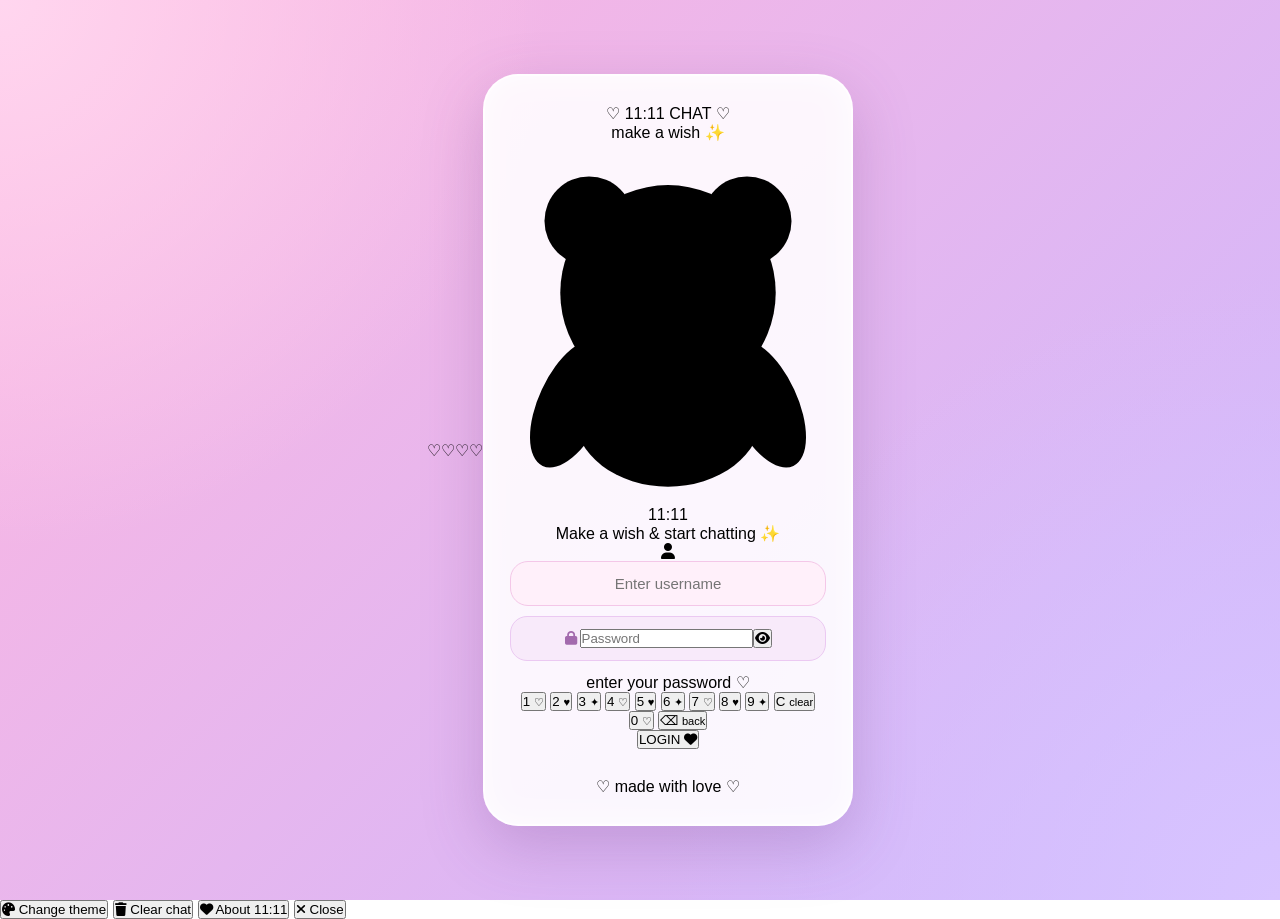
==== commit 66c28f26: "Update index.html" ====
--- a/index.html
+++ b/index.html
@@ -1,489 +1,547 @@
-```html
 <!DOCTYPE html>
 <html lang="en">
 <head>
-  <meta charset="UTF-8">
-  <meta name="viewport" content="width=device-width, initial-scale=1.0">
-  <title>♡ 11:11 Chat ♡</title>
-
-  <link rel="stylesheet"
-        href="https://cdnjs.cloudflare.com/ajax/libs/font-awesome/6.5.2/css/all.min.css">
-
-  <link rel="stylesheet" href="style.css">
+    <meta charset="UTF-8">
+    <meta name="viewport" content="width=device-width, initial-scale=1.0">
+
+    <title>11:11 CHAT ♡</title>
+
+    <link rel="preconnect" href="https://fonts.googleapis.com">
+    <link rel="preconnect" href="https://fonts.gstatic.com" crossorigin>
+    <link href="https://fonts.googleapis.com/css2?family=Baloo+2:wght@400;500;600;700;800&family=Quicksand:wght@400;500;600;700&display=swap" rel="stylesheet">
+
+    <link rel="stylesheet"
+          href="https://cdnjs.cloudflare.com/ajax/libs/font-awesome/6.5.2/css/all.min.css">
+
+    <link rel="stylesheet" href="style.css">
 </head>
 
 <body>
 
-  <!-- ================= LOGIN PAGE ================= -->
-  <section id="loginPage" class="login-page">
+<!-- ================= LOGIN PAGE ================= -->
+
+<section id="loginPage" class="login-page">
+
+    <div class="floating-heart heart1">♡</div>
+    <div class="floating-heart heart2">♡</div>
+    <div class="floating-heart heart3">♡</div>
+    <div class="floating-heart heart4">♡</div>
 
     <div class="login-card">
 
-      <div class="app-title">♡ 11:11 CHAT ♡</div>
-
-      <div class="teddy">🧸</div>
-
-      <div class="clock">11:11</div>
-
-      <p class="wish-text">
-        Make a wish & start chatting ✨
-      </p>
-
-      <!-- Username -->
-      <div class="input-box">
-        <i class="fa-solid fa-user"></i>
-        <input
-          type="text"
-          id="username"
-          placeholder="Enter username"
-          autocomplete="off">
-      </div>
-
-      <!-- Password -->
-      <div class="input-box password-box">
-        <i class="fa-solid fa-lock"></i>
-
-        <input
-          type="password"
-          id="password"
-          placeholder="Enter password">
-
-        <button
-          type="button"
-          class="show-password"
-          onclick="togglePassword()">
-          <i class="fa-solid fa-eye"></i>
+        <div class="app-title">
+            ♡ <span>11:11</span> CHAT ♡
+        </div>
+
+        <div class="mini-text">
+            make a wish ✨
+        </div>
+
+        <!-- WHITE TEDDY -->
+        <div class="teddy-box">
+
+            <div class="teddy-glow"></div>
+
+            <svg class="white-teddy"
+                 viewBox="0 0 220 250"
+                 xmlns="http://www.w3.org/2000/svg">
+
+                <!-- ears -->
+                <circle cx="55" cy="55" r="31"/>
+                <circle cx="165" cy="55" r="31"/>
+
+                <!-- ear inner -->
+                <circle class="ear-inner" cx="55" cy="55" r="17"/>
+                <circle class="ear-inner" cx="165" cy="55" r="17"/>
+
+                <!-- head -->
+                <circle cx="110" cy="105" r="75"/>
+
+                <!-- body -->
+                <ellipse cx="110" cy="190" rx="65" ry="50"/>
+
+                <!-- arms -->
+                <ellipse cx="43" cy="182"
+                         rx="23" ry="48"
+                         transform="rotate(25 43 182)"/>
+
+                <ellipse cx="177" cy="182"
+                         rx="23" ry="48"
+                         transform="rotate(-25 177 182)"/>
+
+                <!-- eyes -->
+                <circle class="teddy-eye" cx="82" cy="100" r="7"/>
+                <circle class="teddy-eye" cx="138" cy="100" r="7"/>
+
+                <!-- nose area -->
+                <ellipse class="nose-area"
+                         cx="110"
+                         cy="124"
+                         rx="29"
+                         ry="23"/>
+
+                <ellipse class="teddy-nose"
+                         cx="110"
+                         cy="119"
+                         rx="10"
+                         ry="8"/>
+
+                <!-- mouth -->
+                <path class="teddy-mouth"
+                      d="M110 127
+                         Q98 142 88 132
+                         M110 127
+                         Q122 142 132 132"/>
+
+                <!-- belly heart -->
+                <text x="110"
+                      y="202"
+                      text-anchor="middle"
+                      class="teddy-heart">♡</text>
+
+            </svg>
+
+        </div>
+
+        <div class="clock">
+            11:11
+        </div>
+
+        <p class="wish-text">
+            Make a wish & start chatting ✨
+        </p>
+
+        <!-- USERNAME -->
+        <div class="input-box">
+            <i class="fa-solid fa-user"></i>
+
+            <input type="text"
+                   id="username"
+                   placeholder="Enter username"
+                   autocomplete="off">
+        </div>
+
+        <!-- PASSWORD -->
+        <div class="input-box password-box">
+
+            <i class="fa-solid fa-lock"></i>
+
+            <input type="password"
+                   id="password"
+                   placeholder="Password"
+                   readonly>
+
+            <button type="button"
+                    class="show-password"
+                    onclick="togglePassword()">
+                <i id="eyeIcon"
+                   class="fa-solid fa-eye"></i>
+            </button>
+
+        </div>
+
+        <!-- NUMBER PAD -->
+        <div class="keypad-title">
+            enter your password ♡
+        </div>
+
+        <div class="number-pad">
+
+            <button onclick="pressNumber('1')">
+                <span>1</span>
+                <small>♡</small>
+            </button>
+
+            <button onclick="pressNumber('2')">
+                <span>2</span>
+                <small>♥</small>
+            </button>
+
+            <button onclick="pressNumber('3')">
+                <span>3</span>
+                <small>✦</small>
+            </button>
+
+            <button onclick="pressNumber('4')">
+                <span>4</span>
+                <small>♡</small>
+            </button>
+
+            <button onclick="pressNumber('5')">
+                <span>5</span>
+                <small>♥</small>
+            </button>
+
+            <button onclick="pressNumber('6')">
+                <span>6</span>
+                <small>✦</small>
+            </button>
+
+            <button onclick="pressNumber('7')">
+                <span>7</span>
+                <small>♡</small>
+            </button>
+
+            <button onclick="pressNumber('8')">
+                <span>8</span>
+                <small>♥</small>
+            </button>
+
+            <button onclick="pressNumber('9')">
+                <span>9</span>
+                <small>✦</small>
+            </button>
+
+            <button class="special-btn"
+                    onclick="clearPassword()">
+                <span>C</span>
+                <small>clear</small>
+            </button>
+
+            <button onclick="pressNumber('0')">
+                <span>0</span>
+                <small>♡</small>
+            </button>
+
+            <button class="special-btn"
+                    onclick="backspace()">
+                <span>⌫</span>
+                <small>back</small>
+            </button>
+
+        </div>
+
+        <!-- LOGIN -->
+        <button class="login-button"
+                onclick="login()">
+
+            <span>LOGIN</span>
+            <i class="fa-solid fa-heart"></i>
+
         </button>
-      </div>
-
-      <!-- Number keypad -->
-      <div class="number-pad">
-
-        <button type="button" onclick="pressNumber('1')">1</button>
-        <button type="button" onclick="pressNumber('2')">2</button>
-        <button type="button" onclick="pressNumber('3')">3</button>
-
-        <button type="button" onclick="pressNumber('4')">4</button>
-        <button type="button" onclick="pressNumber('5')">5</button>
-        <button type="button" onclick="pressNumber('6')">6</button>
-
-        <button type="button" onclick="pressNumber('7')">7</button>
-        <button type="button" onclick="pressNumber('8')">8</button>
-        <button type="button" onclick="pressNumber('9')">9</button>
-
-        <button type="button" class="clear-btn" onclick="clearPassword()">C</button>
-        <button type="button" onclick="pressNumber('0')">0</button>
-        <button type="button" onclick="backspace()">⌫</button>
-
-      </div>
-
-      <button class="login-button" onclick="login()">
-        LOGIN ♡
-      </button>
-
-      <p id="loginMessage"></p>
-
-      <div class="cute-bottom">
-        🩷 Made with love 🩷
-      </div>
+
+        <p id="loginMessage"></p>
+
+        <div class="cute-bottom">
+            ♡ made with love ♡
+        </div>
 
     </div>
-  </section>
-
-
-  <!-- ================= MAIN CHAT APP ================= -->
-  <section id="chatApp" class="chat-app hidden">
+
+</section>
+
+
+<!-- ================= CHAT PAGE ================= -->
+
+<section id="chatPage" class="chat-page hidden">
 
     <!-- SIDEBAR -->
     <aside class="sidebar">
 
-      <div class="sidebar-header">
-
-        <div class="profile-area">
-          <div class="profile-photo" id="myProfilePhoto">
-            🧸
-          </div>
-
-          <div>
-            <h3 id="myUsername">User</h3>
-            <span class="online-status">
-              <span class="online-dot"></span>
-              Online
-            </span>
-          </div>
-        </div>
-
-        <button
-          class="icon-btn"
-          onclick="toggleOptions()"
-          title="Options">
-          <i class="fa-solid fa-ellipsis-vertical"></i>
+        <div class="sidebar-header">
+
+            <div class="profile-circle">
+                🧸
+            </div>
+
+            <div>
+                <h2>11:11 CHAT</h2>
+                <p id="currentUser">online ♡</p>
+            </div>
+
+            <button class="icon-btn"
+                    onclick="showOptions()">
+                <i class="fa-solid fa-ellipsis-vertical"></i>
+            </button>
+
+        </div>
+
+        <!-- SEARCH -->
+        <div class="search-box">
+
+            <i class="fa-solid fa-magnifying-glass"></i>
+
+            <input type="text"
+                   id="searchInput"
+                   placeholder="Search chats..."
+                   oninput="searchChats()">
+
+        </div>
+
+        <!-- CHAT LIST -->
+        <div class="chat-list"
+             id="chatList">
+
+            <div class="chat-item active"
+                 data-name="Anu"
+                 onclick="openChat('Anu','🩷')">
+
+                <div class="chat-avatar pink">A</div>
+
+                <div class="chat-info">
+                    <h3>Anu</h3>
+                    <p>Heyyy 🥹🩷</p>
+                </div>
+
+                <span class="online-dot"></span>
+
+            </div>
+
+
+            <div class="chat-item"
+                 data-name="Priya"
+                 onclick="openChat('Priya','💜')">
+
+                <div class="chat-avatar purple">P</div>
+
+                <div class="chat-info">
+                    <h3>Priya</h3>
+                    <p>Good morning ✨</p>
+                </div>
+
+                <span class="online-dot"></span>
+
+            </div>
+
+
+            <div class="chat-item"
+                 data-name="Kavin"
+                 onclick="openChat('Kavin','💙')">
+
+                <div class="chat-avatar blue">K</div>
+
+                <div class="chat-info">
+                    <h3>Kavin</h3>
+                    <p>Send that photo</p>
+                </div>
+
+            </div>
+
+
+            <div class="chat-item"
+                 data-name="Friends Group"
+                 onclick="openChat('Friends Group','👥')">
+
+                <div class="chat-avatar group">👥</div>
+
+                <div class="chat-info">
+                    <h3>Friends Group</h3>
+                    <p>Everyone: 😂😂</p>
+                </div>
+
+            </div>
+
+        </div>
+
+        <!-- SIDEBAR BOTTOM -->
+        <div class="sidebar-bottom">
+
+            <button onclick="startVoice()">
+                <i class="fa-solid fa-microphone"></i>
+                Voice
+            </button>
+
+            <button onclick="logout()">
+                <i class="fa-solid fa-right-from-bracket"></i>
+                Logout
+            </button>
+
+        </div>
+
+    </aside>
+
+
+    <!-- MAIN CHAT -->
+    <main class="chat-main">
+
+        <!-- CHAT HEADER -->
+        <header class="chat-header">
+
+            <button class="mobile-back"
+                    onclick="closeChat()">
+                <i class="fa-solid fa-arrow-left"></i>
+            </button>
+
+            <div id="activeAvatar"
+                 class="active-avatar">
+                🩷
+            </div>
+
+            <div class="active-user-info">
+
+                <h2 id="activeChatName">
+                    Anu
+                </h2>
+
+                <p id="typingStatus">
+                    online
+                </p>
+
+            </div>
+
+            <div class="chat-actions">
+
+                <button onclick="startVoice()"
+                        title="Voice call">
+                    <i class="fa-solid fa-phone"></i>
+                </button>
+
+                <button onclick="showOptions()"
+                        title="Options">
+                    <i class="fa-solid fa-ellipsis-vertical"></i>
+                </button>
+
+            </div>
+
+        </header>
+
+
+        <!-- MESSAGES -->
+        <div class="messages"
+             id="messages">
+
+            <div class="date-label">
+                Today
+            </div>
+
+            <div class="message received">
+
+                <div class="message-bubble">
+                    Heyyy 🥹🩷
+                </div>
+
+                <span class="message-time">
+                    11:11 AM
+                </span>
+
+            </div>
+
+
+            <div class="message received">
+
+                <div class="message-bubble">
+                    How are you? ✨
+                </div>
+
+                <span class="message-time">
+                    11:12 AM
+                </span>
+
+            </div>
+
+
+            <div class="message sent">
+
+                <div class="message-bubble">
+                    I'm gooddd 🧸💕
+                </div>
+
+                <span class="message-time">
+                    11:13 AM ✓✓
+                </span>
+
+            </div>
+
+        </div>
+
+
+        <!-- EMOJI PANEL -->
+        <div id="emojiPanel"
+             class="emoji-panel hidden">
+
+            <button onclick="addEmoji('❤️')">❤️</button>
+            <button onclick="addEmoji('🩷')">🩷</button>
+            <button onclick="addEmoji('💜')">💜</button>
+            <button onclick="addEmoji('💙')">💙</button>
+            <button onclick="addEmoji('🥹')">🥹</button>
+            <button onclick="addEmoji('😂')">😂</button>
+            <button onclick="addEmoji('😍')">😍</button>
+            <button onclick="addEmoji('😘')">😘</button>
+            <button onclick="addEmoji('🧸')">🧸</button>
+            <button onclick="addEmoji('✨')">✨</button>
+            <button onclick="addEmoji('🌸')">🌸</button>
+            <button onclick="addEmoji('♡')">♡</button>
+
+        </div>
+
+
+        <!-- IMAGE INPUT -->
+        <input type="file"
+               id="imageInput"
+               accept="image/*"
+               hidden
+               onchange="sendImage(event)">
+
+
+        <!-- MESSAGE INPUT -->
+        <div class="message-input-area">
+
+            <button class="input-action"
+                    onclick="toggleEmoji()">
+                😊
+            </button>
+
+            <button class="input-action"
+                    onclick="document.getElementById('imageInput').click()">
+                <i class="fa-regular fa-image"></i>
+            </button>
+
+            <input type="text"
+                   id="messageInput"
+                   placeholder="Type a message..."
+                   autocomplete="off"
+                   onkeydown="handleEnter(event)"
+                   oninput="showTyping()">
+
+            <button class="voice-button"
+                    onclick="startVoice()">
+                <i class="fa-solid fa-microphone"></i>
+            </button>
+
+            <button class="send-button"
+                    onclick="sendMessage()">
+                <i class="fa-solid fa-paper-plane"></i>
+            </button>
+
+        </div>
+
+    </main>
+
+</section>
+
+
+<!-- OPTIONS POPUP -->
+<div id="optionsPopup"
+     class="options-popup hidden">
+
+    <div class="options-card">
+
+        <button onclick="changeTheme()">
+            <i class="fa-solid fa-palette"></i>
+            Change theme
         </button>
 
-      </div>
-
-
-      <!-- SEARCH -->
-      <div class="search-box">
-
-        <i class="fa-solid fa-magnifying-glass"></i>
-
-        <input
-          type="text"
-          id="searchUsers"
-          placeholder="Search users..."
-          oninput="searchUsers()">
-
-      </div>
-
-
-      <!-- CHAT LIST -->
-      <div class="chat-list" id="chatList">
-
-        <div
-          class="chat-user"
-          onclick="openChat('Anu')">
-
-          <div class="avatar">👩🏻</div>
-
-          <div class="chat-user-info">
-            <h4>Anu</h4>
-            <p>Hey! 👋</p>
-          </div>
-
-          <span class="status-dot online"></span>
-
-        </div>
-
-
-        <div
-          class="chat-user"
-          onclick="openChat('Priya')">
-
-          <div class="avatar">👩🏻‍💻</div>
-
-          <div class="chat-user-info">
-            <h4>Priya</h4>
-            <p>Hi 😊</p>
-          </div>
-
-          <span class="status-dot offline"></span>
-
-        </div>
-
-
-        <div
-          class="chat-user"
-          onclick="openChat('Kavin')">
-
-          <div class="avatar">👦🏻</div>
-
-          <div class="chat-user-info">
-            <h4>Kavin</h4>
-            <p>Online</p>
-          </div>
-
-          <span class="status-dot online"></span>
-
-        </div>
-
-
-        <!-- GROUP -->
-        <div
-          class="chat-user group-user"
-          onclick="openChat('Friends Group')">
-
-          <div class="avatar group-avatar">
-            👥
-          </div>
-
-          <div class="chat-user-info">
-            <h4>Friends Group</h4>
-            <p>Group chat 💕</p>
-          </div>
-
-        </div>
-
-      </div>
-
-    </aside>
-
-
-    <!-- ================= CHAT AREA ================= -->
-    <main class="chat-area" id="chatArea">
-
-      <!-- CHAT HEADER -->
-      <header class="chat-header">
-
-        <button
-          class="back-btn"
-          onclick="closeChat()">
-          <i class="fa-solid fa-arrow-left"></i>
+        <button onclick="clearChat()">
+            <i class="fa-solid fa-trash"></i>
+            Clear chat
         </button>
 
-
-        <div class="chat-profile">
-
-          <div
-            class="avatar"
-            id="activeAvatar">
-            🧸
-          </div>
-
-          <div>
-            <h3 id="activeChatName">
-              Select a chat
-            </h3>
-
-            <span id="activeStatus">
-              Choose someone to start chatting
-            </span>
-          </div>
-
-        </div>
-
-
-        <div class="chat-actions">
-
-          <button
-            class="icon-btn"
-            onclick="startVoiceCall()"
-            title="Voice Call">
-            <i class="fa-solid fa-phone"></i>
-          </button>
-
-          <button
-            class="icon-btn"
-            onclick="startVideoCall()"
-            title="Video Call">
-            <i class="fa-solid fa-video"></i>
-          </button>
-
-          <button
-            class="icon-btn"
-            onclick="toggleChatOptions()"
-            title="More">
-            <i class="fa-solid fa-ellipsis-vertical"></i>
-          </button>
-
-        </div>
-
-      </header>
-
-
-      <!-- CHAT OPTIONS -->
-      <div
-        class="chat-options hidden"
-        id="chatOptions">
-
-        <button onclick="clearCurrentChat()">
-          <i class="fa-solid fa-trash"></i>
-          Clear chat
+        <button onclick="showAbout()">
+            <i class="fa-solid fa-heart"></i>
+            About 11:11
         </button>
 
-        <button onclick="blockUser()">
-          <i class="fa-solid fa-ban"></i>
-          Block
+        <button onclick="hideOptions()">
+            <i class="fa-solid fa-xmark"></i>
+            Close
         </button>
 
-      </div>
-
-
-      <!-- MESSAGES -->
-      <div
-        class="messages"
-        id="messages">
-
-        <div class="welcome-message">
-          <div class="welcome-teddy">🧸</div>
-
-          <h2>Welcome to 11:11 Chat 💕</h2>
-
-          <p>
-            Select a person and start chatting ✨
-          </p>
-        </div>
-
-      </div>
-
-
-      <!-- TYPING -->
-      <div
-        class="typing-indicator hidden"
-        id="typingIndicator">
-
-        <span></span>
-        <span></span>
-        <span></span>
-
-        <small>typing...</small>
-
-      </div>
-
-
-      <!-- EMOJI PICKER -->
-      <div
-        class="emoji-picker hidden"
-        id="emojiPicker">
-
-        <button onclick="addEmoji('😀')">😀</button>
-        <button onclick="addEmoji('😂')">😂</button>
-        <button onclick="addEmoji('😍')">😍</button>
-        <button onclick="addEmoji('🥰')">🥰</button>
-        <button onclick="addEmoji('😘')">😘</button>
-        <button onclick="addEmoji('❤️')">❤️</button>
-        <button onclick="addEmoji('💕')">💕</button>
-        <button onclick="addEmoji('💖')">💖</button>
-        <button onclick="addEmoji('✨')">✨</button>
-        <button onclick="addEmoji('🧸')">🧸</button>
-        <button onclick="addEmoji('😊')">😊</button>
-        <button onclick="addEmoji('😭')">😭</button>
-
-      </div>
-
-
-      <!-- MESSAGE INPUT -->
-      <div class="message-input-area">
-
-        <!-- Emoji -->
-        <button
-          class="input-action"
-          onclick="toggleEmojiPicker()"
-          title="Emoji">
-          😊
-        </button>
-
-
-        <!-- Image -->
-        <label
-          class="input-action"
-          title="Send Image">
-
-          <i class="fa-solid fa-image"></i>
-
-          <input
-            type="file"
-            id="imageInput"
-            accept="image/*"
-            hidden
-            onchange="sendImage(event)">
-
-        </label>
-
-
-        <!-- Voice -->
-        <button
-          class="input-action"
-          id="voiceButton"
-          onclick="toggleRecording()"
-          title="Voice Message">
-
-          <i class="fa-solid fa-microphone"></i>
-
-        </button>
-
-
-        <!-- Text -->
-        <textarea
-          id="messageInput"
-          rows="1"
-          placeholder="Type a message..."
-          oninput="handleTyping(event)"
-          onkeydown="handleEnter(event)">
-        </textarea>
-
-
-        <!-- Send -->
-        <button
-          class="send-button"
-          onclick="sendMessage()"
-          title="Send">
-
-          <i class="fa-solid fa-paper-plane"></i>
-
-        </button>
-
-      </div>
-
-    </main>
-
-
-    <!-- ================= OPTIONS MENU ================= -->
-    <div
-      class="options-menu hidden"
-      id="optionsMenu">
-
-      <div class="options-title">
-        <span>⚙️ Options</span>
-
-        <button onclick="toggleOptions()">
-          ✕
-        </button>
-      </div>
-
-
-      <button onclick="editProfile()">
-        <i class="fa-solid fa-user-pen"></i>
-        Edit Profile
-      </button>
-
-
-      <label class="menu-button">
-
-        <i class="fa-solid fa-camera"></i>
-        Profile Picture
-
-        <input
-          type="file"
-          id="profileImageInput"
-          accept="image/*"
-          hidden
-          onchange="changeProfilePicture(event)">
-
-      </label>
-
-
-      <button onclick="createGroup()">
-        <i class="fa-solid fa-users"></i>
-        Create Group
-      </button>
-
-
-      <button onclick="toggleDarkMode()">
-        <i class="fa-solid fa-moon"></i>
-        Dark Mode
-      </button>
-
-
-      <button onclick="enableNotifications()">
-        <i class="fa-solid fa-bell"></i>
-        Notifications
-      </button>
-
-
-      <button onclick="changePassword()">
-        <i class="fa-solid fa-key"></i>
-        Change Password
-      </button>
-
-
-      <button
-        class="logout-option"
-        onclick="logout()">
-
-        <i class="fa-solid fa-right-from-bracket"></i>
-        Logout
-
-      </button>
-
     </div>
 
-  </section>
-
-
-  <!-- JAVASCRIPT -->
-  <script src="script.js"></script>
+</div>
+
+
+<script src="script.js"></script>
 
 </body>
 </html>
-```
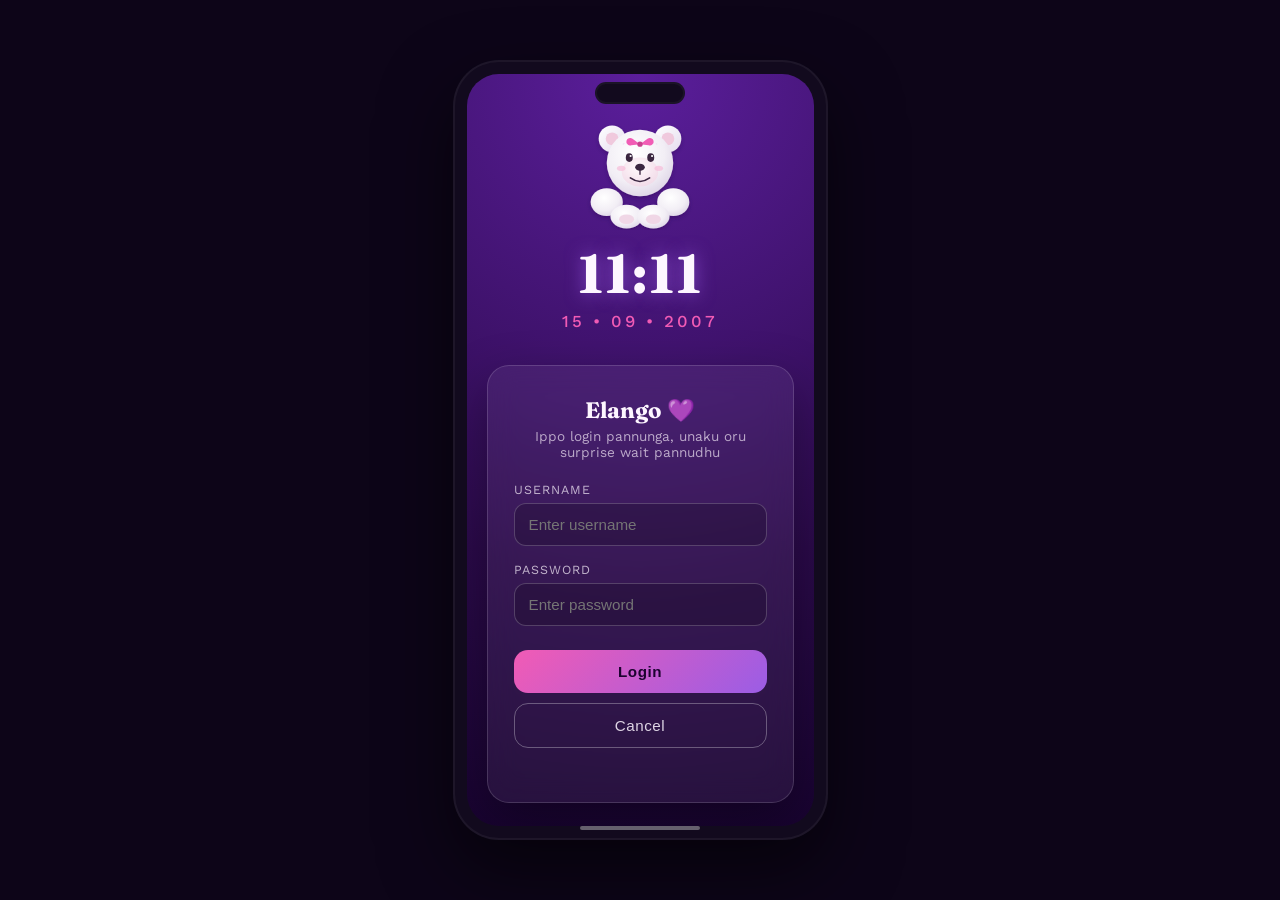
==== commit 8ef4cd03: "Update index.html" ====
--- a/index.html
+++ b/index.html
@@ -1,547 +1,411 @@
 <!DOCTYPE html>
 <html lang="en">
 <head>
-    <meta charset="UTF-8">
-    <meta name="viewport" content="width=device-width, initial-scale=1.0">
-
-    <title>11:11 CHAT ♡</title>
-
-    <link rel="preconnect" href="https://fonts.googleapis.com">
-    <link rel="preconnect" href="https://fonts.gstatic.com" crossorigin>
-    <link href="https://fonts.googleapis.com/css2?family=Baloo+2:wght@400;500;600;700;800&family=Quicksand:wght@400;500;600;700&display=swap" rel="stylesheet">
-
-    <link rel="stylesheet"
-          href="https://cdnjs.cloudflare.com/ajax/libs/font-awesome/6.5.2/css/all.min.css">
-
-    <link rel="stylesheet" href="style.css">
+<meta charset="UTF-8">
+<meta name="viewport" content="width=device-width, initial-scale=1.0">
+<title>Enna Login Pannu, Elango 💜</title>
+<style>
+  @import url('https://fonts.googleapis.com/css2?family=Fraunces:wght@400;600;700&family=Work+Sans:wght@400;500;600&display=swap');
+
+  :root{
+    --deep: #2b0a4a;
+    --mid: #5b1e9c;
+    --light: #9b5de5;
+    --pink: #f15bb5;
+    --cream: #fdf6ff;
+  }
+
+  *{ box-sizing: border-box; margin:0; padding:0; }
+
+  html, body{
+    height:100%;
+    font-family:'Work Sans', sans-serif;
+    background: #0d0518;
+    color: var(--cream);
+    overflow-x: hidden;
+  }
+
+  body{
+    display:flex;
+    align-items:center;
+    justify-content:center;
+    min-height:100vh;
+    padding: 24px 12px;
+  }
+
+  /* ---------- phone device frame ---------- */
+  .device{
+    width: 375px;
+    max-width: 100%;
+    height: 780px;
+    max-height: 92vh;
+    background: #120a1e;
+    border-radius: 46px;
+    padding: 14px;
+    box-shadow: 0 30px 70px rgba(0,0,0,0.55), 0 0 0 2px rgba(255,255,255,0.05) inset;
+    position: relative;
+  }
+  .device::before{
+    content:"";
+    position:absolute;
+    top: 22px;
+    left:50%;
+    transform: translateX(-50%);
+    width: 90px;
+    height: 22px;
+    background:#120a1e;
+    border-radius: 20px;
+    z-index: 5;
+    box-shadow: 0 0 0 2px rgba(255,255,255,0.04) inset;
+  }
+  .device::after{
+    content:"";
+    position:absolute;
+    bottom: 10px;
+    left:50%;
+    transform: translateX(-50%);
+    width: 120px;
+    height: 4px;
+    background: rgba(255,255,255,0.35);
+    border-radius: 4px;
+    z-index: 5;
+  }
+
+  .phone{
+    width: 100%;
+    height: 100%;
+    border-radius: 32px;
+    background: radial-gradient(circle at 50% 0%, var(--mid) 0%, var(--deep) 65%, #180330 100%);
+    position: relative;
+    overflow: hidden;
+  }
+
+  .stage{
+    min-height:100%;
+    width:100%;
+    display:flex;
+    flex-direction:column;
+    align-items:center;
+    justify-content:flex-start;
+    padding: 32px 20px 60px;
+    position:relative;
+    overflow-y:auto;
+    height:100%;
+  }
+
+  /* ---------- floating + reflected hearts ---------- */
+  .hearts{
+    position:absolute;
+    inset:0;
+    pointer-events:none;
+    overflow:hidden;
+    z-index:0;
+  }
+  .heart{
+    position:absolute;
+    bottom:-10%;
+    font-size: 22px;
+    opacity:0.55;
+    filter: drop-shadow(0 0 6px rgba(241,91,181,0.5));
+    animation: rise linear infinite;
+  }
+  .heart::after{
+    content:"💜";
+    position:absolute;
+    top: 100%;
+    left:0;
+    transform: scaleY(-1);
+    opacity:0.35;
+    filter: blur(1px);
+  }
+  @keyframes rise{
+    0%{ transform: translateY(0) translateX(0) rotate(0deg); opacity:0; }
+    10%{ opacity:0.6; }
+    100%{ transform: translateY(-115vh) translateX(var(--drift,20px)) rotate(20deg); opacity:0; }
+  }
+
+  /* ---------- teddy ---------- */
+  .teddy-wrap{
+    z-index:2;
+    margin-top: 6px;
+    animation: float 4s ease-in-out infinite;
+  }
+  @keyframes float{
+    0%,100%{ transform: translateY(0px); }
+    50%{ transform: translateY(-10px); }
+  }
+  .teddy-wrap svg{ width: 118px; height: auto; }
+
+  /* ---------- time / date ---------- */
+  .moment{
+    z-index:2;
+    text-align:center;
+    margin-top: 6px;
+  }
+  .time-1111{
+    font-family:'Fraunces', serif;
+    font-size: clamp(2.4rem, 8vw, 3.4rem);
+    font-weight:700;
+    letter-spacing: 2px;
+    color: var(--cream);
+    text-shadow: 0 0 18px rgba(155,93,229,0.7);
+  }
+  .date-line{
+    margin-top: 4px;
+    font-size: 1.05rem;
+    letter-spacing: 3px;
+    color: var(--pink);
+    font-weight:500;
+  }
+
+  /* ---------- login card ---------- */
+  .card{
+    z-index:2;
+    margin-top: 34px;
+    width: 100%;
+    max-width: 340px;
+    background: rgba(255,255,255,0.06);
+    backdrop-filter: blur(14px);
+    border: 1px solid rgba(255,255,255,0.15);
+    border-radius: 22px;
+    padding: 30px 26px 26px;
+    box-shadow: 0 20px 50px rgba(0,0,0,0.35);
+  }
+  .card h1{
+    font-family:'Fraunces', serif;
+    font-size: 1.4rem;
+    text-align:center;
+    margin-bottom: 4px;
+    color: var(--cream);
+  }
+  .card p.sub{
+    text-align:center;
+    font-size:0.85rem;
+    color: rgba(253,246,255,0.65);
+    margin-bottom: 22px;
+  }
+  label{
+    display:block;
+    font-size:0.78rem;
+    letter-spacing:1px;
+    color: rgba(253,246,255,0.7);
+    margin-bottom: 6px;
+  }
+  .field{ margin-bottom: 16px; }
+  input{
+    width:100%;
+    padding: 12px 14px;
+    border-radius: 12px;
+    border: 1px solid rgba(255,255,255,0.2);
+    background: rgba(0,0,0,0.18);
+    color: var(--cream);
+    font-size: 0.95rem;
+    outline:none;
+    transition: border-color .2s ease, box-shadow .2s ease;
+  }
+  input:focus{
+    border-color: var(--pink);
+    box-shadow: 0 0 0 3px rgba(241,91,181,0.25);
+  }
+  button{
+    width:100%;
+    margin-top: 8px;
+    padding: 13px;
+    border:none;
+    border-radius: 14px;
+    background: linear-gradient(135deg, var(--pink), var(--light));
+    color: #1c0330;
+    font-weight:600;
+    font-size: 0.95rem;
+    letter-spacing:0.5px;
+    cursor:pointer;
+    transition: transform .15s ease, box-shadow .15s ease;
+  }
+  button:active{ transform: scale(0.97); }
+  button:hover{ box-shadow: 0 8px 22px rgba(241,91,181,0.4); }
+
+  .btn-cancel{
+    margin-top: 10px;
+    background: transparent;
+    border: 1px solid rgba(255,255,255,0.3);
+    color: rgba(253,246,255,0.85);
+    font-weight:500;
+    box-shadow:none;
+  }
+  .btn-cancel:hover{
+    background: rgba(255,255,255,0.06);
+    box-shadow:none;
+  }
+
+  .error{
+    margin-top: 12px;
+    text-align:center;
+    font-size: 0.8rem;
+    color: #ffb4d6;
+    min-height: 16px;
+  }
+
+  .success-overlay{
+    position:absolute;
+    inset:0;
+    background: radial-gradient(circle at 50% 40%, var(--mid), var(--deep));
+    display:none;
+    align-items:center;
+    justify-content:center;
+    flex-direction:column;
+    text-align:center;
+    z-index:10;
+    padding: 20px;
+  }
+  .success-overlay h2{
+    font-family:'Fraunces', serif;
+    font-size: 1.8rem;
+    margin-bottom: 10px;
+  }
+  .success-overlay p{
+    color: rgba(253,246,255,0.75);
+    font-size:0.9rem;
+  }
+</style>
 </head>
-
 <body>
-
-<!-- ================= LOGIN PAGE ================= -->
-
-<section id="loginPage" class="login-page">
-
-    <div class="floating-heart heart1">♡</div>
-    <div class="floating-heart heart2">♡</div>
-    <div class="floating-heart heart3">♡</div>
-    <div class="floating-heart heart4">♡</div>
-
-    <div class="login-card">
-
-        <div class="app-title">
-            ♡ <span>11:11</span> CHAT ♡
-        </div>
-
-        <div class="mini-text">
-            make a wish ✨
-        </div>
-
-        <!-- WHITE TEDDY -->
-        <div class="teddy-box">
-
-            <div class="teddy-glow"></div>
-
-            <svg class="white-teddy"
-                 viewBox="0 0 220 250"
-                 xmlns="http://www.w3.org/2000/svg">
-
-                <!-- ears -->
-                <circle cx="55" cy="55" r="31"/>
-                <circle cx="165" cy="55" r="31"/>
-
-                <!-- ear inner -->
-                <circle class="ear-inner" cx="55" cy="55" r="17"/>
-                <circle class="ear-inner" cx="165" cy="55" r="17"/>
-
-                <!-- head -->
-                <circle cx="110" cy="105" r="75"/>
-
-                <!-- body -->
-                <ellipse cx="110" cy="190" rx="65" ry="50"/>
-
-                <!-- arms -->
-                <ellipse cx="43" cy="182"
-                         rx="23" ry="48"
-                         transform="rotate(25 43 182)"/>
-
-                <ellipse cx="177" cy="182"
-                         rx="23" ry="48"
-                         transform="rotate(-25 177 182)"/>
-
-                <!-- eyes -->
-                <circle class="teddy-eye" cx="82" cy="100" r="7"/>
-                <circle class="teddy-eye" cx="138" cy="100" r="7"/>
-
-                <!-- nose area -->
-                <ellipse class="nose-area"
-                         cx="110"
-                         cy="124"
-                         rx="29"
-                         ry="23"/>
-
-                <ellipse class="teddy-nose"
-                         cx="110"
-                         cy="119"
-                         rx="10"
-                         ry="8"/>
-
-                <!-- mouth -->
-                <path class="teddy-mouth"
-                      d="M110 127
-                         Q98 142 88 132
-                         M110 127
-                         Q122 142 132 132"/>
-
-                <!-- belly heart -->
-                <text x="110"
-                      y="202"
-                      text-anchor="middle"
-                      class="teddy-heart">♡</text>
-
-            </svg>
-
-        </div>
-
-        <div class="clock">
-            11:11
-        </div>
-
-        <p class="wish-text">
-            Make a wish & start chatting ✨
-        </p>
-
-        <!-- USERNAME -->
-        <div class="input-box">
-            <i class="fa-solid fa-user"></i>
-
-            <input type="text"
-                   id="username"
-                   placeholder="Enter username"
-                   autocomplete="off">
-        </div>
-
-        <!-- PASSWORD -->
-        <div class="input-box password-box">
-
-            <i class="fa-solid fa-lock"></i>
-
-            <input type="password"
-                   id="password"
-                   placeholder="Password"
-                   readonly>
-
-            <button type="button"
-                    class="show-password"
-                    onclick="togglePassword()">
-                <i id="eyeIcon"
-                   class="fa-solid fa-eye"></i>
-            </button>
-
-        </div>
-
-        <!-- NUMBER PAD -->
-        <div class="keypad-title">
-            enter your password ♡
-        </div>
-
-        <div class="number-pad">
-
-            <button onclick="pressNumber('1')">
-                <span>1</span>
-                <small>♡</small>
-            </button>
-
-            <button onclick="pressNumber('2')">
-                <span>2</span>
-                <small>♥</small>
-            </button>
-
-            <button onclick="pressNumber('3')">
-                <span>3</span>
-                <small>✦</small>
-            </button>
-
-            <button onclick="pressNumber('4')">
-                <span>4</span>
-                <small>♡</small>
-            </button>
-
-            <button onclick="pressNumber('5')">
-                <span>5</span>
-                <small>♥</small>
-            </button>
-
-            <button onclick="pressNumber('6')">
-                <span>6</span>
-                <small>✦</small>
-            </button>
-
-            <button onclick="pressNumber('7')">
-                <span>7</span>
-                <small>♡</small>
-            </button>
-
-            <button onclick="pressNumber('8')">
-                <span>8</span>
-                <small>♥</small>
-            </button>
-
-            <button onclick="pressNumber('9')">
-                <span>9</span>
-                <small>✦</small>
-            </button>
-
-            <button class="special-btn"
-                    onclick="clearPassword()">
-                <span>C</span>
-                <small>clear</small>
-            </button>
-
-            <button onclick="pressNumber('0')">
-                <span>0</span>
-                <small>♡</small>
-            </button>
-
-            <button class="special-btn"
-                    onclick="backspace()">
-                <span>⌫</span>
-                <small>back</small>
-            </button>
-
-        </div>
-
-        <!-- LOGIN -->
-        <button class="login-button"
-                onclick="login()">
-
-            <span>LOGIN</span>
-            <i class="fa-solid fa-heart"></i>
-
-        </button>
-
-        <p id="loginMessage"></p>
-
-        <div class="cute-bottom">
-            ♡ made with love ♡
-        </div>
-
+<div class="device">
+<div class="phone">
+
+<div class="hearts" id="hearts"></div>
+
+<div class="stage">
+
+  <div class="teddy-wrap">
+    <svg viewBox="0 0 220 220" xmlns="http://www.w3.org/2000/svg">
+      <defs>
+        <radialGradient id="furBody" cx="42%" cy="35%" r="75%">
+          <stop offset="0%" stop-color="#ffffff"/>
+          <stop offset="60%" stop-color="#f2eef5"/>
+          <stop offset="100%" stop-color="#d9cfe3"/>
+        </radialGradient>
+        <radialGradient id="furInner" cx="45%" cy="35%" r="75%">
+          <stop offset="0%" stop-color="#fff9fb"/>
+          <stop offset="100%" stop-color="#f0d7e6"/>
+        </radialGradient>
+        <linearGradient id="earShade" x1="0%" y1="0%" x2="100%" y2="100%">
+          <stop offset="0%" stop-color="#ffffff"/>
+          <stop offset="100%" stop-color="#e5dcee"/>
+        </linearGradient>
+        <filter id="softShadow" x="-30%" y="-30%" width="160%" height="160%">
+          <feDropShadow dx="0" dy="4" stdDeviation="4" flood-color="#2b0a4a" flood-opacity="0.35"/>
+        </filter>
+      </defs>
+
+      <g filter="url(#softShadow)">
+        <circle cx="58" cy="50" r="25" fill="url(#earShade)"/>
+        <circle cx="162" cy="50" r="25" fill="url(#earShade)"/>
+        <circle cx="58" cy="50" r="12" fill="#f0c9dd"/>
+        <circle cx="162" cy="50" r="12" fill="#f0c9dd"/>
+
+        <ellipse cx="48" cy="168" rx="30" ry="26" fill="url(#furBody)"/>
+        <ellipse cx="172" cy="168" rx="30" ry="26" fill="url(#furBody)"/>
+        <ellipse cx="85" cy="195" rx="30" ry="22" fill="url(#furBody)"/>
+        <ellipse cx="135" cy="195" rx="30" ry="22" fill="url(#furBody)"/>
+        <ellipse cx="85" cy="200" rx="14" ry="9" fill="#f0d7e6"/>
+        <ellipse cx="135" cy="200" rx="14" ry="9" fill="#f0d7e6"/>
+
+        <circle cx="110" cy="95" r="62" fill="url(#furBody)"/>
+        <ellipse cx="110" cy="112" rx="34" ry="27" fill="url(#furInner)"/>
+
+        <ellipse cx="90" cy="85" rx="6.5" ry="8" fill="#3a2540"/>
+        <ellipse cx="130" cy="85" rx="6.5" ry="8" fill="#3a2540"/>
+        <circle cx="92.5" cy="82" r="2" fill="#fff"/>
+        <circle cx="132.5" cy="82" r="2" fill="#fff"/>
+
+        <ellipse cx="110" cy="103" rx="9" ry="6.5" fill="#3a2540"/>
+        <path d="M110 109 L110 116" stroke="#3a2540" stroke-width="2.5" stroke-linecap="round"/>
+        <path d="M92 123 Q110 136 128 123" stroke="#3a2540" stroke-width="3" fill="none" stroke-linecap="round"/>
+
+        <ellipse cx="75" cy="105" rx="8" ry="5" fill="#f6bcd8" opacity="0.7"/>
+        <ellipse cx="145" cy="105" rx="8" ry="5" fill="#f6bcd8" opacity="0.7"/>
+
+        <path d="M78 60 Q110 48 142 60" stroke="#e4d3ee" stroke-width="1.5" fill="none" stroke-dasharray="3 4"/>
+
+        <path d="M110 60 l-14 -10 a7 7 0 1 0 -2 12 z" fill="#f15bb5"/>
+        <path d="M110 60 l14 -10 a7 7 0 1 1 2 12 z" fill="#f15bb5"/>
+        <circle cx="110" cy="60" r="5" fill="#c93f8f"/>
+      </g>
+    </svg>
+  </div>
+
+  <div class="moment">
+    <div class="time-1111">11:11</div>
+    <div class="date-line">15 • 09 • 2007</div>
+  </div>
+
+  <form class="card" id="loginForm" autocomplete="off">
+    <h1>Elango 💜</h1>
+    <p class="sub">Ippo login pannunga, unaku oru surprise wait pannudhu</p>
+
+    <div class="field">
+      <label for="uname">USERNAME</label>
+      <input type="text" id="uname" placeholder="Enter username" />
     </div>
 
-</section>
-
-
-<!-- ================= CHAT PAGE ================= -->
-
-<section id="chatPage" class="chat-page hidden">
-
-    <!-- SIDEBAR -->
-    <aside class="sidebar">
-
-        <div class="sidebar-header">
-
-            <div class="profile-circle">
-                🧸
-            </div>
-
-            <div>
-                <h2>11:11 CHAT</h2>
-                <p id="currentUser">online ♡</p>
-            </div>
-
-            <button class="icon-btn"
-                    onclick="showOptions()">
-                <i class="fa-solid fa-ellipsis-vertical"></i>
-            </button>
-
-        </div>
-
-        <!-- SEARCH -->
-        <div class="search-box">
-
-            <i class="fa-solid fa-magnifying-glass"></i>
-
-            <input type="text"
-                   id="searchInput"
-                   placeholder="Search chats..."
-                   oninput="searchChats()">
-
-        </div>
-
-        <!-- CHAT LIST -->
-        <div class="chat-list"
-             id="chatList">
-
-            <div class="chat-item active"
-                 data-name="Anu"
-                 onclick="openChat('Anu','🩷')">
-
-                <div class="chat-avatar pink">A</div>
-
-                <div class="chat-info">
-                    <h3>Anu</h3>
-                    <p>Heyyy 🥹🩷</p>
-                </div>
-
-                <span class="online-dot"></span>
-
-            </div>
-
-
-            <div class="chat-item"
-                 data-name="Priya"
-                 onclick="openChat('Priya','💜')">
-
-                <div class="chat-avatar purple">P</div>
-
-                <div class="chat-info">
-                    <h3>Priya</h3>
-                    <p>Good morning ✨</p>
-                </div>
-
-                <span class="online-dot"></span>
-
-            </div>
-
-
-            <div class="chat-item"
-                 data-name="Kavin"
-                 onclick="openChat('Kavin','💙')">
-
-                <div class="chat-avatar blue">K</div>
-
-                <div class="chat-info">
-                    <h3>Kavin</h3>
-                    <p>Send that photo</p>
-                </div>
-
-            </div>
-
-
-            <div class="chat-item"
-                 data-name="Friends Group"
-                 onclick="openChat('Friends Group','👥')">
-
-                <div class="chat-avatar group">👥</div>
-
-                <div class="chat-info">
-                    <h3>Friends Group</h3>
-                    <p>Everyone: 😂😂</p>
-                </div>
-
-            </div>
-
-        </div>
-
-        <!-- SIDEBAR BOTTOM -->
-        <div class="sidebar-bottom">
-
-            <button onclick="startVoice()">
-                <i class="fa-solid fa-microphone"></i>
-                Voice
-            </button>
-
-            <button onclick="logout()">
-                <i class="fa-solid fa-right-from-bracket"></i>
-                Logout
-            </button>
-
-        </div>
-
-    </aside>
-
-
-    <!-- MAIN CHAT -->
-    <main class="chat-main">
-
-        <!-- CHAT HEADER -->
-        <header class="chat-header">
-
-            <button class="mobile-back"
-                    onclick="closeChat()">
-                <i class="fa-solid fa-arrow-left"></i>
-            </button>
-
-            <div id="activeAvatar"
-                 class="active-avatar">
-                🩷
-            </div>
-
-            <div class="active-user-info">
-
-                <h2 id="activeChatName">
-                    Anu
-                </h2>
-
-                <p id="typingStatus">
-                    online
-                </p>
-
-            </div>
-
-            <div class="chat-actions">
-
-                <button onclick="startVoice()"
-                        title="Voice call">
-                    <i class="fa-solid fa-phone"></i>
-                </button>
-
-                <button onclick="showOptions()"
-                        title="Options">
-                    <i class="fa-solid fa-ellipsis-vertical"></i>
-                </button>
-
-            </div>
-
-        </header>
-
-
-        <!-- MESSAGES -->
-        <div class="messages"
-             id="messages">
-
-            <div class="date-label">
-                Today
-            </div>
-
-            <div class="message received">
-
-                <div class="message-bubble">
-                    Heyyy 🥹🩷
-                </div>
-
-                <span class="message-time">
-                    11:11 AM
-                </span>
-
-            </div>
-
-
-            <div class="message received">
-
-                <div class="message-bubble">
-                    How are you? ✨
-                </div>
-
-                <span class="message-time">
-                    11:12 AM
-                </span>
-
-            </div>
-
-
-            <div class="message sent">
-
-                <div class="message-bubble">
-                    I'm gooddd 🧸💕
-                </div>
-
-                <span class="message-time">
-                    11:13 AM ✓✓
-                </span>
-
-            </div>
-
-        </div>
-
-
-        <!-- EMOJI PANEL -->
-        <div id="emojiPanel"
-             class="emoji-panel hidden">
-
-            <button onclick="addEmoji('❤️')">❤️</button>
-            <button onclick="addEmoji('🩷')">🩷</button>
-            <button onclick="addEmoji('💜')">💜</button>
-            <button onclick="addEmoji('💙')">💙</button>
-            <button onclick="addEmoji('🥹')">🥹</button>
-            <button onclick="addEmoji('😂')">😂</button>
-            <button onclick="addEmoji('😍')">😍</button>
-            <button onclick="addEmoji('😘')">😘</button>
-            <button onclick="addEmoji('🧸')">🧸</button>
-            <button onclick="addEmoji('✨')">✨</button>
-            <button onclick="addEmoji('🌸')">🌸</button>
-            <button onclick="addEmoji('♡')">♡</button>
-
-        </div>
-
-
-        <!-- IMAGE INPUT -->
-        <input type="file"
-               id="imageInput"
-               accept="image/*"
-               hidden
-               onchange="sendImage(event)">
-
-
-        <!-- MESSAGE INPUT -->
-        <div class="message-input-area">
-
-            <button class="input-action"
-                    onclick="toggleEmoji()">
-                😊
-            </button>
-
-            <button class="input-action"
-                    onclick="document.getElementById('imageInput').click()">
-                <i class="fa-regular fa-image"></i>
-            </button>
-
-            <input type="text"
-                   id="messageInput"
-                   placeholder="Type a message..."
-                   autocomplete="off"
-                   onkeydown="handleEnter(event)"
-                   oninput="showTyping()">
-
-            <button class="voice-button"
-                    onclick="startVoice()">
-                <i class="fa-solid fa-microphone"></i>
-            </button>
-
-            <button class="send-button"
-                    onclick="sendMessage()">
-                <i class="fa-solid fa-paper-plane"></i>
-            </button>
-
-        </div>
-
-    </main>
-
-</section>
-
-
-<!-- OPTIONS POPUP -->
-<div id="optionsPopup"
-     class="options-popup hidden">
-
-    <div class="options-card">
-
-        <button onclick="changeTheme()">
-            <i class="fa-solid fa-palette"></i>
-            Change theme
-        </button>
-
-        <button onclick="clearChat()">
-            <i class="fa-solid fa-trash"></i>
-            Clear chat
-        </button>
-
-        <button onclick="showAbout()">
-            <i class="fa-solid fa-heart"></i>
-            About 11:11
-        </button>
-
-        <button onclick="hideOptions()">
-            <i class="fa-solid fa-xmark"></i>
-            Close
-        </button>
-
+    <div class="field">
+      <label for="pword">PASSWORD</label>
+      <input type="password" id="pword" placeholder="Enter password" />
     </div>
 
+    <button type="submit">Login</button>
+    <button type="button" class="btn-cancel" id="cancelBtn">Cancel</button>
+    <div class="error" id="errMsg"></div>
+  </form>
 </div>
 
-
-<script src="script.js"></script>
+<div class="success-overlay" id="successOverlay">
+  <h2>Welcome Elango 🎂💜</h2>
+  <p>Login success... surprise ready aaguthu!</p>
+</div>
+
+</div>
+</div>
+<script>
+  const heartsContainer = document.getElementById('hearts');
+  const total = 22;
+  for(let i=0; i<total; i++){
+    const h = document.createElement('div');
+    h.className = 'heart';
+    h.textContent = '💜';
+    h.style.left = Math.random()*100 + '%';
+    h.style.fontSize = (14 + Math.random()*18) + 'px';
+    h.style.setProperty('--drift', (Math.random()*80 - 40) + 'px');
+    h.style.animationDuration = (6 + Math.random()*8) + 's';
+    h.style.animationDelay = (Math.random()*8) + 's';
+    heartsContainer.appendChild(h);
+  }
+
+  const pwordInput = document.getElementById('pword');
+
+  document.getElementById('cancelBtn').addEventListener('click', function(){
+    document.getElementById('uname').value = '';
+    pwordInput.value = '';
+    errMsg.textContent = '';
+  });
+
+  const loginForm = document.getElementById('loginForm');
+  const errMsg = document.getElementById('errMsg');
+  loginForm.addEventListener('submit', function(e){
+    e.preventDefault();
+    const u = document.getElementById('uname').value.trim();
+    const p = pwordInput.value.trim();
+    if(u === 'Elango' && p === '15092007'){
+      errMsg.textContent = '';
+      document.getElementById('successOverlay').style.display = 'flex';
+      setTimeout(()=>{
+        // window.location.href = "index.html";
+      }, 1400);
+    } else {
+      errMsg.textContent = 'Username illa password thappu iruku, try again 💜';
+    }
+  });
+</script>
 
 </body>
 </html>
